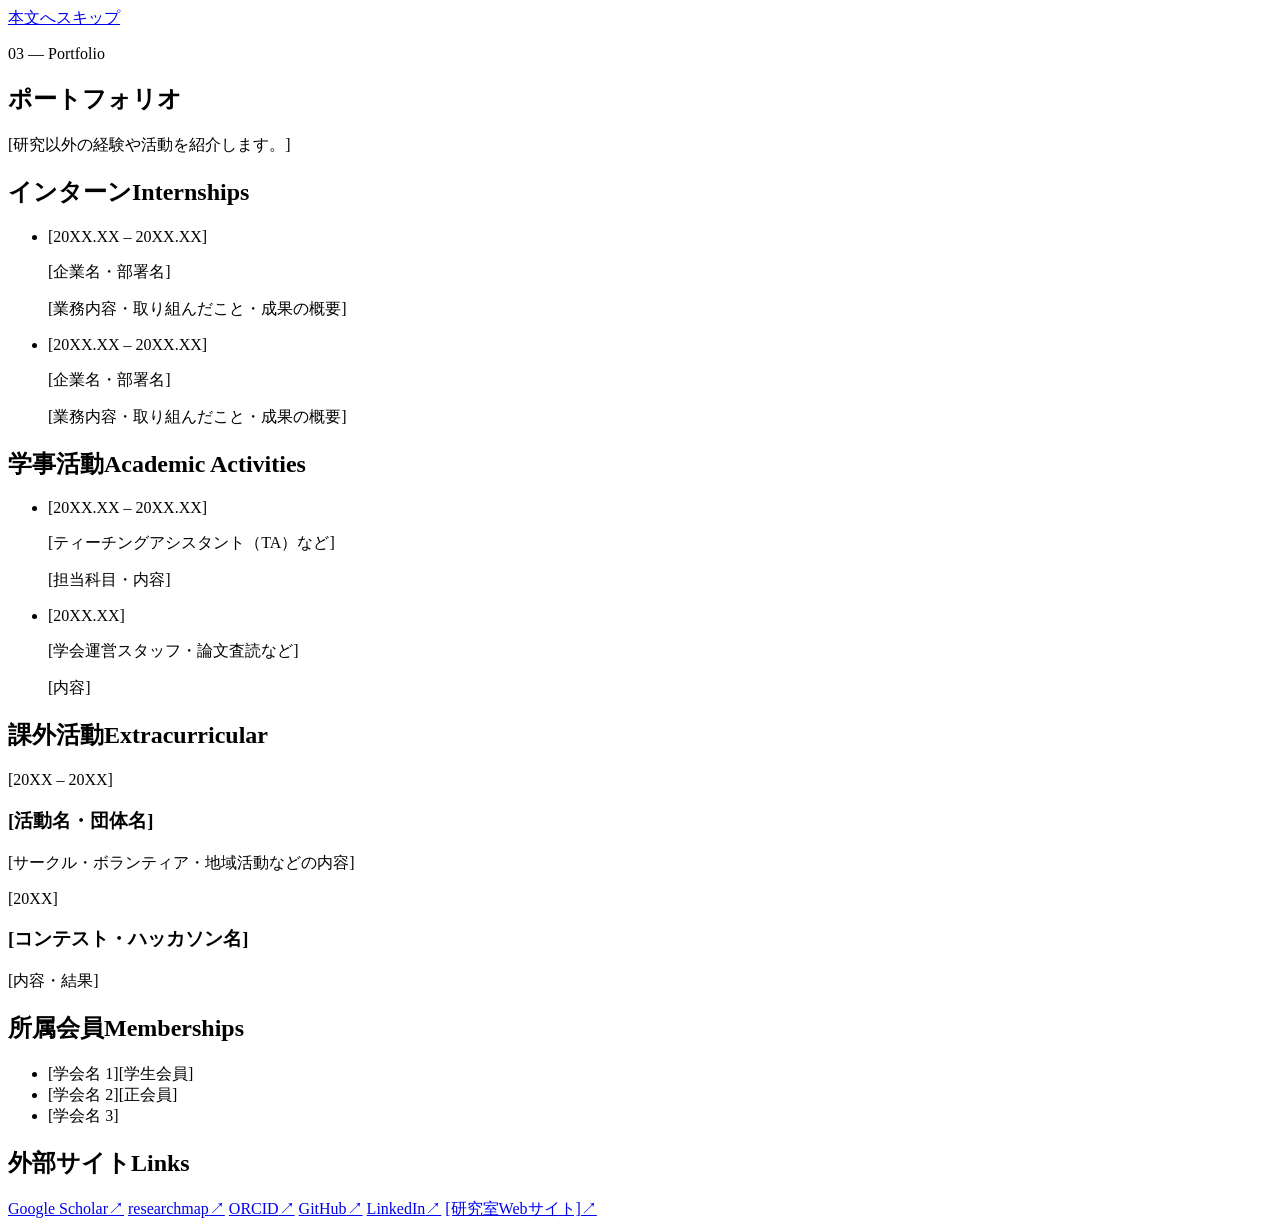
==== portfolio.html @ f3eb2901 "Add files via upload" ====
<!doctype html>
<html lang="ja">
<head>
  <meta charset="utf-8">
  <meta name="viewport" content="width=device-width, initial-scale=1">
  <title>[氏名] | ポートフォリオ</title>
  <meta name="description" content="[氏名]のポートフォリオ（インターン、学事活動、課外活動、所属学会、外部サイト）">
  <link rel="preconnect" href="https://fonts.googleapis.com">
  <link rel="preconnect" href="https://fonts.gstatic.com" crossorigin>
  <link href="https://fonts.googleapis.com/css2?family=Space+Grotesk:wght@400;500;700&family=JetBrains+Mono:wght@400;500&family=Noto+Sans+JP:wght@400;500;700&display=swap" rel="stylesheet">
  <link rel="stylesheet" href="assets/css/style.css">
</head>
<body data-page="portfolio">
  <a class="skip-link" href="#main">本文へスキップ</a>
  <nav id="mobile-bar" class="mobile-bar" aria-label="メインメニュー（スマホ）"></nav>

  <div class="layout">
    <aside id="sidebar" class="sidebar">
      <noscript><a href="index.html">ホーム</a> / <a href="research.html">研究実績</a> / <a href="portfolio.html">ポートフォリオ</a></noscript>
    </aside>

    <main id="main" class="content">

      <section class="card">
        <p class="eyebrow">03 — Portfolio</p>
        <h2 class="page-title">ポートフォリオ</h2>
        <p class="lead">[研究以外の経験や活動を紹介します。]</p>
      </section>

      <!-- ===== インターン ===== -->
      <section id="internship" class="card" data-nav="インターン">
        <h2 class="sub-title">インターン<span class="en">Internships</span></h2>
        <ul class="timeline">
          <li>
            <span class="period">[20XX.XX – 20XX.XX]</span>
            <div class="body">
              <p class="org">[企業名・部署名]</p>
              <p class="desc">[業務内容・取り組んだこと・成果の概要]</p>
            </div>
          </li>
          <li>
            <span class="period">[20XX.XX – 20XX.XX]</span>
            <div class="body">
              <p class="org">[企業名・部署名]</p>
              <p class="desc">[業務内容・取り組んだこと・成果の概要]</p>
            </div>
          </li>
        </ul>
      </section>

      <!-- ===== 学事活動 ===== -->
      <section id="academic" class="card" data-nav="学事活動">
        <h2 class="sub-title">学事活動<span class="en">Academic Activities</span></h2>
        <ul class="timeline">
          <li>
            <span class="period">[20XX.XX – 20XX.XX]</span>
            <div class="body">
              <p class="org">[ティーチングアシスタント（TA）など]</p>
              <p class="desc">[担当科目・内容]</p>
            </div>
          </li>
          <li>
            <span class="period">[20XX.XX]</span>
            <div class="body">
              <p class="org">[学会運営スタッフ・論文査読など]</p>
              <p class="desc">[内容]</p>
            </div>
          </li>
        </ul>
      </section>

      <!-- ===== 課外活動 ===== -->
      <section id="extracurricular" class="card" data-nav="課外活動">
        <h2 class="sub-title">課外活動<span class="en">Extracurricular</span></h2>
        <div class="grid">
          <article class="tile">
            <p class="label">[20XX – 20XX]</p>
            <h3>[活動名・団体名]</h3>
            <p class="desc">[サークル・ボランティア・地域活動などの内容]</p>
          </article>
          <article class="tile">
            <p class="label">[20XX]</p>
            <h3>[コンテスト・ハッカソン名]</h3>
            <p class="desc">[内容・結果]</p>
          </article>
        </div>
      </section>

      <!-- ===== 所属会員 ===== -->
      <section id="memberships" class="card" data-nav="所属会員">
        <h2 class="sub-title">所属会員<span class="en">Memberships</span></h2>
        <ul class="chips">
          <li>[学会名 1]<span class="year">[学生会員]</span></li>
          <li>[学会名 2]<span class="year">[正会員]</span></li>
          <li>[学会名 3]</li>
        </ul>
      </section>

      <!-- ===== 外部サイト ===== -->
      <section id="links" class="card" data-nav="外部サイト">
        <h2 class="sub-title">外部サイト<span class="en">Links</span></h2>
        <!-- href="#" の # を、各サイトのURLに書き換えてください -->
        <div class="link-grid">
          <a class="link-card" href="#" target="_blank" rel="noopener">Google Scholar<span class="arrow" aria-hidden="true">↗</span></a>
          <a class="link-card" href="#" target="_blank" rel="noopener">researchmap<span class="arrow" aria-hidden="true">↗</span></a>
          <a class="link-card" href="#" target="_blank" rel="noopener">ORCID<span class="arrow" aria-hidden="true">↗</span></a>
          <a class="link-card" href="#" target="_blank" rel="noopener">GitHub<span class="arrow" aria-hidden="true">↗</span></a>
          <a class="link-card" href="#" target="_blank" rel="noopener">LinkedIn<span class="arrow" aria-hidden="true">↗</span></a>
          <a class="link-card" href="#" target="_blank" rel="noopener">[研究室Webサイト]<span class="arrow" aria-hidden="true">↗</span></a>
        </div>
      </section>

      <footer id="footer" class="footer"></footer>
    </main>
  </div>

  <script src="assets/js/profile.js"></script>
  <script src="assets/js/main.js"></script>
</body>
</html>
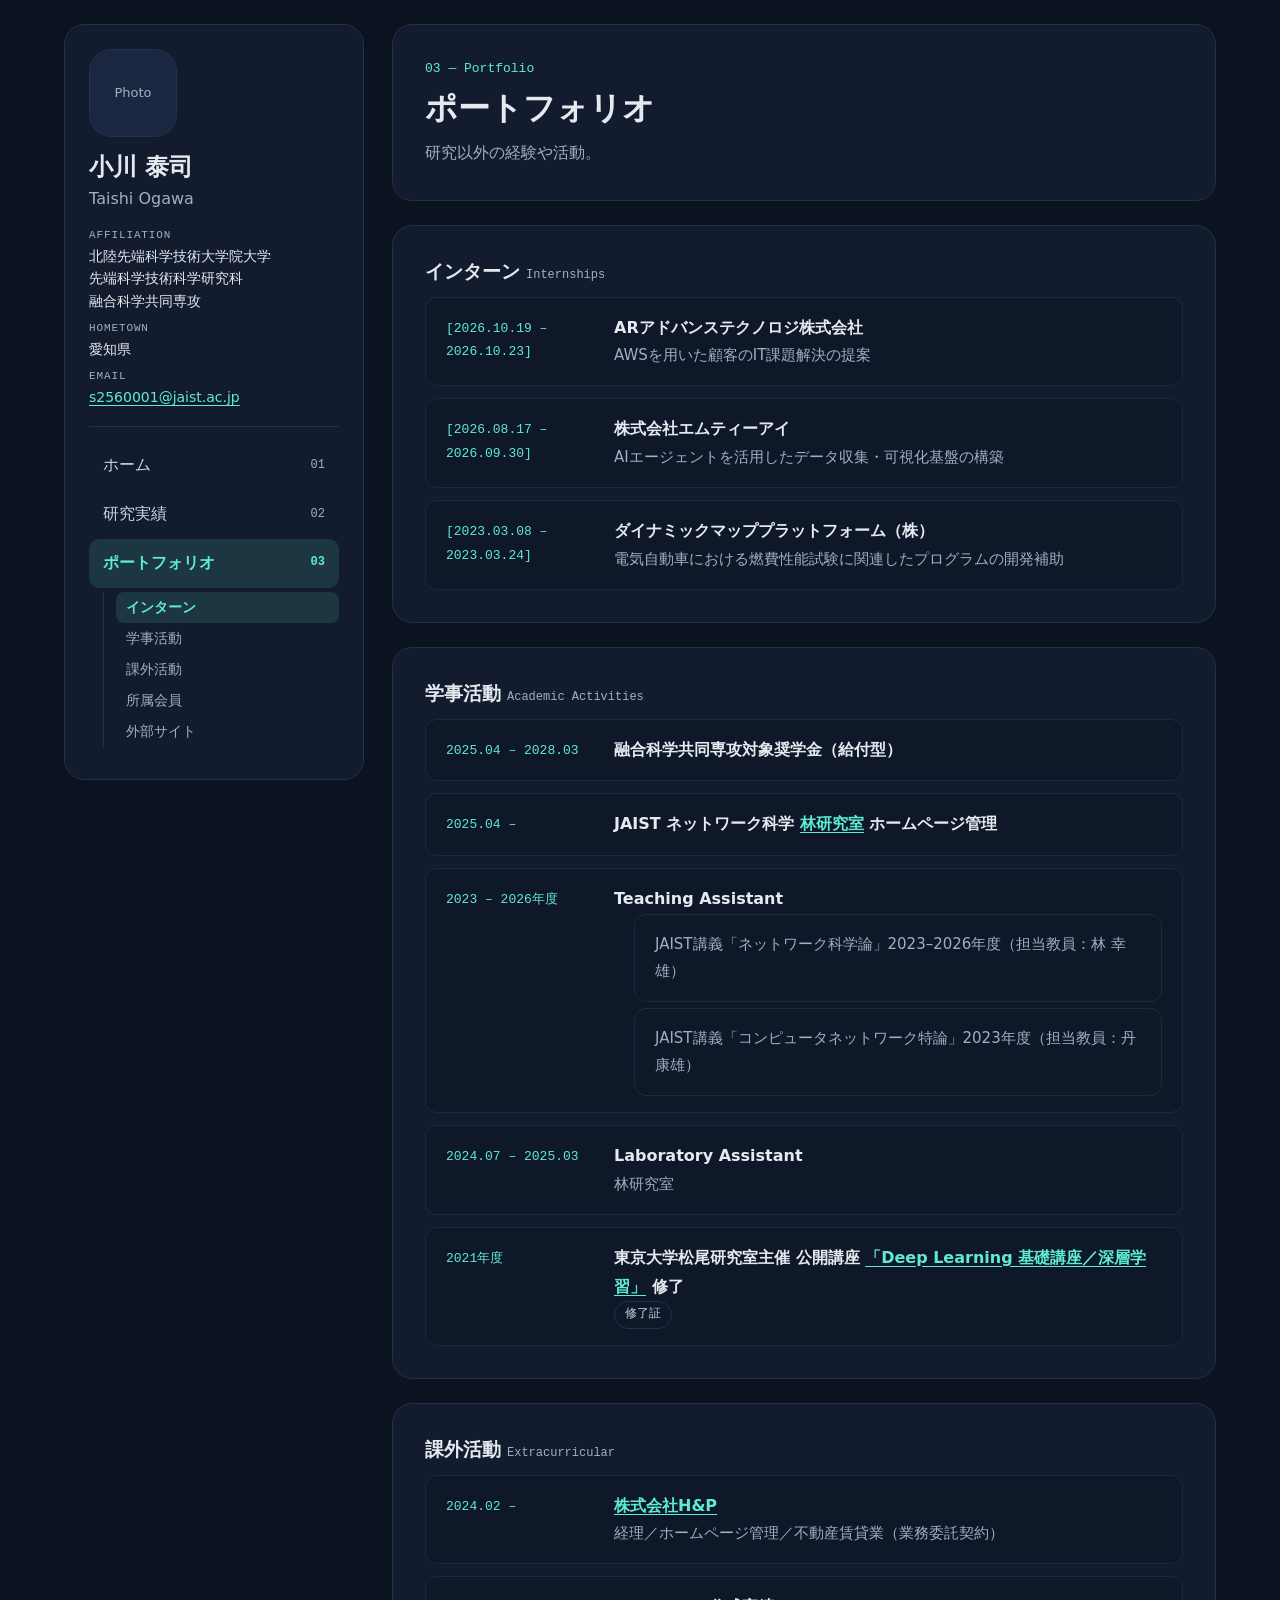
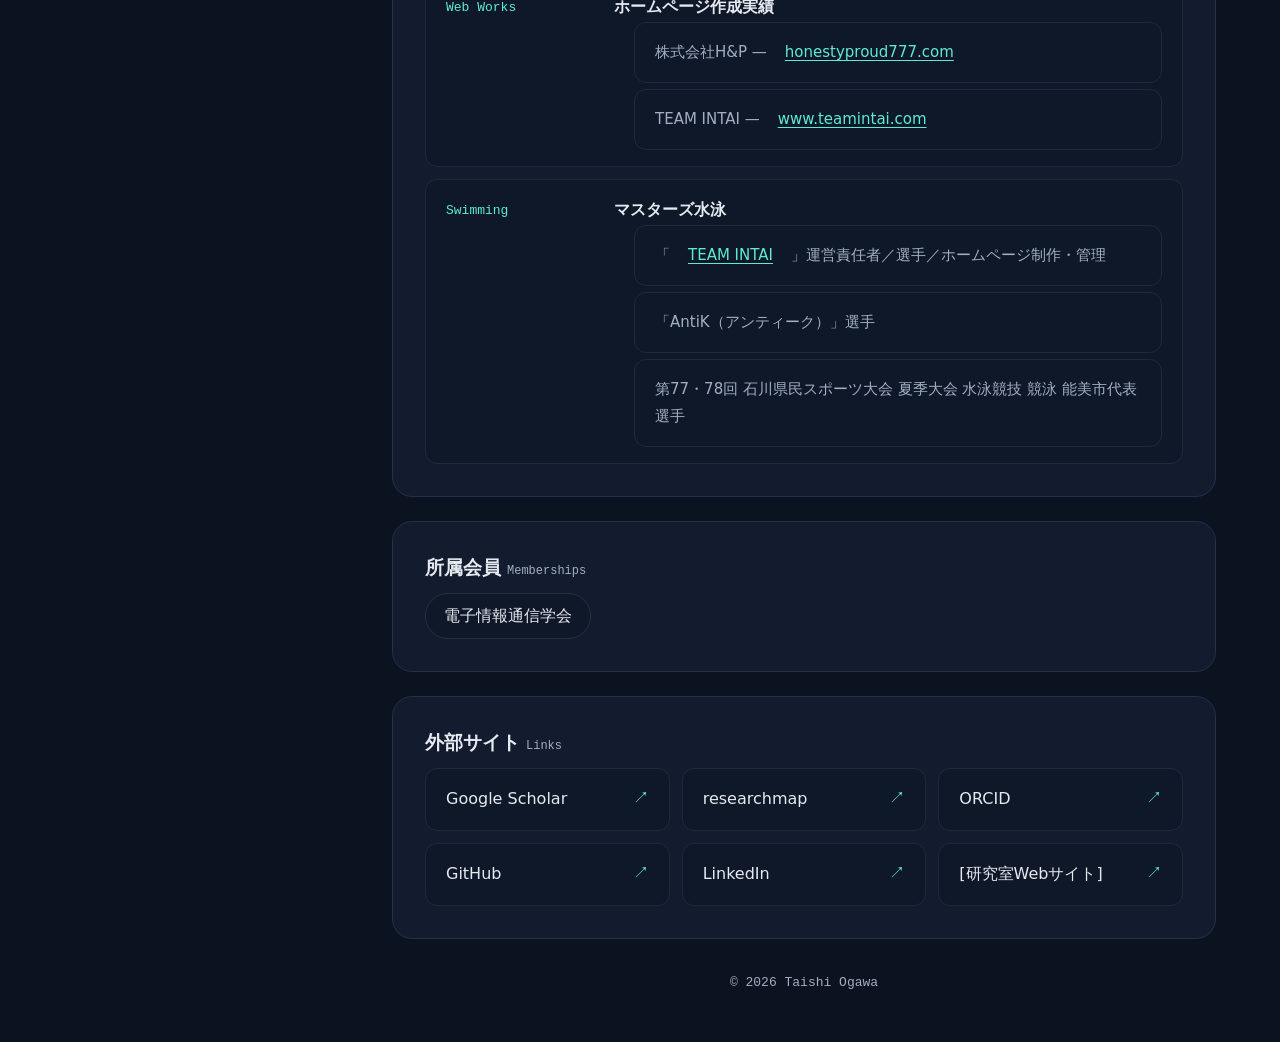
==== commit 3009cf1c: "Update portfolio.html" ====
--- a/portfolio.html
+++ b/portfolio.html
@@ -24,7 +24,7 @@
       <section class="card">
         <p class="eyebrow">03 — Portfolio</p>
         <h2 class="page-title">ポートフォリオ</h2>
-        <p class="lead">[研究以外の経験や活動を紹介します。]</p>
+        <p class="lead">研究以外の経験や活動。</p>
       </section>
 
       <!-- ===== インターン ===== -->
@@ -32,17 +32,24 @@
         <h2 class="sub-title">インターン<span class="en">Internships</span></h2>
         <ul class="timeline">
           <li>
-            <span class="period">[20XX.XX – 20XX.XX]</span>
+            <span class="period">[2026.10.19 – 2026.10.23]</span>
             <div class="body">
-              <p class="org">[企業名・部署名]</p>
-              <p class="desc">[業務内容・取り組んだこと・成果の概要]</p>
+              <p class="org">ARアドバンステクノロジ株式会社</p>
+              <p class="desc">AWSを用いた顧客のIT課題解決の提案 </p>
             </div>
           </li>
           <li>
-            <span class="period">[20XX.XX – 20XX.XX]</span>
+            <span class="period">[2026.08.17 – 2026.09.30]</span>
             <div class="body">
-              <p class="org">[企業名・部署名]</p>
-              <p class="desc">[業務内容・取り組んだこと・成果の概要]</p>
+              <p class="org">株式会社エムティーアイ</p>
+              <p class="desc">AIエージェントを活用したデータ収集・可視化基盤の構築 </p>
+            </div>
+          </li>
+          <li>
+            <span class="period">[2023.03.08 – 2023.03.24]</span>
+            <div class="body">
+              <p class="org">ダイナミックマッププラットフォーム（株）</p>
+              <p class="desc">電気自動車における燃費性能試験に関連したプログラムの開発補助</p>
             </div>
           </li>
         </ul>
@@ -53,17 +60,39 @@
         <h2 class="sub-title">学事活動<span class="en">Academic Activities</span></h2>
         <ul class="timeline">
           <li>
-            <span class="period">[20XX.XX – 20XX.XX]</span>
+            <span class="period">2025.04 – 2028.03</span>
             <div class="body">
-              <p class="org">[ティーチングアシスタント（TA）など]</p>
-              <p class="desc">[担当科目・内容]</p>
+              <p class="org">融合科学共同専攻対象奨学金（給付型）</p>
             </div>
           </li>
           <li>
-            <span class="period">[20XX.XX]</span>
+            <span class="period">2025.04 –</span>
             <div class="body">
-              <p class="org">[学会運営スタッフ・論文査読など]</p>
-              <p class="desc">[内容]</p>
+              <p class="org">JAIST ネットワーク科学 <a href="https://ds9.jaist.ac.jp/" target="_blank" rel="noopener">林研究室</a> ホームページ管理</p>
+            </div>
+          </li>
+          <li>
+            <span class="period">2023 – 2026年度</span>
+            <div class="body">
+              <p class="org">Teaching Assistant</p>
+              <ul class="plain-list desc">
+                <li>JAIST講義「ネットワーク科学論」2023–2026年度（担当教員：林 幸雄）</li>
+                <li>JAIST講義「コンピュータネットワーク特論」2023年度（担当教員：丹 康雄）</li>
+              </ul>
+            </div>
+          </li>
+          <li>
+            <span class="period">2024.07 – 2025.03</span>
+            <div class="body">
+              <p class="org">Laboratory Assistant</p>
+              <p class="desc">林研究室</p>
+            </div>
+          </li>
+          <li>
+            <span class="period">2021年度</span>
+            <div class="body">
+              <p class="org">東京大学松尾研究室主催 公開講座 <a href="https://deeplearning.jp/lectures/dlb2021/" target="_blank" rel="noopener">「Deep Learning 基礎講座／深層学習」</a> 修了</p>
+              <p class="pub-links"><a class="tag" href="https://drive.google.com/file/d/1dQVHRZHRpOtZf7r0ILE9ghtz9gCQue0J/view?usp=sharing" target="_blank" rel="noopener">修了証</a></p>
             </div>
           </li>
         </ul>
@@ -72,27 +101,43 @@
       <!-- ===== 課外活動 ===== -->
       <section id="extracurricular" class="card" data-nav="課外活動">
         <h2 class="sub-title">課外活動<span class="en">Extracurricular</span></h2>
-        <div class="grid">
-          <article class="tile">
-            <p class="label">[20XX – 20XX]</p>
-            <h3>[活動名・団体名]</h3>
-            <p class="desc">[サークル・ボランティア・地域活動などの内容]</p>
-          </article>
-          <article class="tile">
-            <p class="label">[20XX]</p>
-            <h3>[コンテスト・ハッカソン名]</h3>
-            <p class="desc">[内容・結果]</p>
-          </article>
-        </div>
+        <ul class="timeline">
+          <li>
+            <span class="period">2024.02 –</span>
+            <div class="body">
+              <p class="org"><a href="https://honestyproud777.com/" target="_blank" rel="noopener">株式会社H&amp;P</a></p>
+              <p class="desc">経理／ホームページ管理／不動産賃貸業（業務委託契約）</p>
+            </div>
+          </li>
+          <li>
+            <span class="period">Web Works</span>
+            <div class="body">
+              <p class="org">ホームページ作成実績</p>
+              <ul class="plain-list desc">
+                <li>株式会社H&amp;P — <a href="https://honestyproud777.com" target="_blank" rel="noopener">honestyproud777.com</a></li>
+                <li>TEAM INTAI — <a href="https://www.teamintai.com" target="_blank" rel="noopener">www.teamintai.com</a></li>
+              </ul>
+            </div>
+          </li>
+          <li>
+            <span class="period">Swimming</span>
+            <div class="body">
+              <p class="org">マスターズ水泳</p>
+              <ul class="plain-list desc">
+                <li>「<a href="https://www.teamintai.com/" target="_blank" rel="noopener">TEAM INTAI</a>」運営責任者／選手／ホームページ制作・管理</li>
+                <li>「AntiK（アンティーク）」選手</li>
+                <li>第77・78回 石川県民スポーツ大会 夏季大会 水泳競技 競泳 能美市代表選手</li>
+              </ul>
+            </div>
+          </li>
+        </ul>
       </section>
 
       <!-- ===== 所属会員 ===== -->
       <section id="memberships" class="card" data-nav="所属会員">
         <h2 class="sub-title">所属会員<span class="en">Memberships</span></h2>
         <ul class="chips">
-          <li>[学会名 1]<span class="year">[学生会員]</span></li>
-          <li>[学会名 2]<span class="year">[正会員]</span></li>
-          <li>[学会名 3]</li>
+          <li>電子情報通信学会</li>
         </ul>
       </section>
 
--- a/assets/css/style.css
+++ b/assets/css/style.css
@@ -0,0 +1,253 @@
+/* =========================================================
+   個人サイト 共通スタイル
+   色を変えたいときは :root の変数だけ書き換えればOKです
+   ========================================================= */
+:root {
+  --bg: #0B1220;          /* ページ背景 */
+  --surface: #131C2E;     /* カード背景 */
+  --surface-2: #0F1828;   /* カード内の項目背景 */
+  --border: #24304A;      /* 枠線 */
+  --border-soft: #1E293B;
+  --text: #E5E9F0;        /* 本文 */
+  --text-sub: #CBD5E1;
+  --muted: #A3AEC2;       /* 補足テキスト */
+  --accent: #5EEAD4;      /* アクセントカラー */
+  --accent-hover: #99F6E4;
+  --accent-soft: rgba(94, 234, 212, 0.12);
+  --radius-lg: 20px;
+  --radius-md: 14px;
+  --radius-sm: 12px;
+  --font: "Space Grotesk", "Noto Sans JP", system-ui, sans-serif;
+  --mono: "JetBrains Mono", ui-monospace, monospace;
+}
+
+*, *::before, *::after { box-sizing: border-box; }
+html { scroll-behavior: smooth; scroll-padding-top: 24px; }
+body {
+  margin: 0;
+  background: var(--bg);
+  color: var(--text);
+  font-family: var(--font);
+  font-size: 16px;
+  line-height: 1.8;
+  -webkit-font-smoothing: antialiased;
+}
+a { color: var(--accent); text-underline-offset: 3px; }
+a:hover { color: var(--accent-hover); }
+img { max-width: 100%; display: block; }
+h1, h2, h3 { line-height: 1.4; }
+:focus-visible { outline: 2px solid var(--accent); outline-offset: 2px; border-radius: 6px; }
+
+.skip-link {
+  position: absolute; left: -9999px; top: 8px;
+  background: var(--accent); color: var(--bg); padding: 8px 14px; border-radius: 8px; z-index: 100;
+}
+.skip-link:focus { left: 8px; }
+
+/* ---------- レイアウト ---------- */
+.layout {
+  max-width: 1200px;
+  margin: 0 auto;
+  padding: 24px 24px 0;
+  display: grid;
+  grid-template-columns: 300px minmax(0, 1fr);
+  gap: 28px;
+  align-items: start;
+}
+.content { display: flex; flex-direction: column; gap: 24px; min-width: 0; padding-bottom: 40px; }
+
+/* ---------- サイドバー（スクロール追従） ---------- */
+.sidebar {
+  position: sticky;
+  top: 24px;
+  max-height: calc(100vh - 48px);
+  overflow-y: auto;
+  background: var(--surface);
+  border: 1px solid var(--border);
+  border-radius: var(--radius-lg);
+  padding: 24px;
+  scrollbar-width: thin;
+  scrollbar-color: var(--border) transparent;
+}
+
+.avatar {
+  width: 88px; height: 88px; border-radius: 22px;
+  background: #1B2740; border: 1px solid var(--border);
+  display: flex; align-items: center; justify-content: center;
+  color: var(--muted); font-size: 13px; overflow: hidden;
+}
+.avatar img { width: 100%; height: 100%; object-fit: cover; }
+.profile-name { margin: 14px 0 0; font-size: 24px; }
+.profile-name-en { margin: 0 0 14px; color: var(--muted); }
+.profile-meta { margin: 0 0 18px; display: flex; flex-direction: column; gap: 8px; font-size: 14px; line-height: 1.6; }
+.profile-meta dt { font-family: var(--mono); font-size: 11px; color: var(--muted); letter-spacing: 0.08em; }
+.profile-meta dd { margin: 0; overflow-wrap: anywhere; }
+
+.side-nav { border-top: 1px solid var(--border); padding-top: 14px; }
+.side-nav ul { list-style: none; margin: 0; padding: 0; }
+.nav-item > a {
+  display: flex; justify-content: space-between; align-items: center;
+  padding: 10px 14px; border-radius: 10px;
+  color: var(--text-sub); text-decoration: none; font-weight: 500;
+  transition: background .2s, color .2s;
+}
+.nav-item > a .num { font-family: var(--mono); font-size: 12px; color: var(--muted); }
+.nav-item > a:hover { background: rgba(255, 255, 255, 0.04); color: var(--text); }
+.nav-item.is-current > a { background: var(--accent-soft); color: var(--accent); font-weight: 700; }
+.nav-item.is-current > a .num { color: var(--accent); }
+
+/* 現在ページの見出しリンク（スクロール位置でハイライト） */
+.sub-nav { margin: 4px 0 8px 14px; padding-left: 12px; border-left: 1px solid var(--border); }
+.sub-nav a {
+  display: block; padding: 3px 10px; border-radius: 8px;
+  font-size: 14px; color: var(--muted); text-decoration: none;
+  transition: color .2s, background .2s;
+}
+.sub-nav a:hover { color: var(--text); }
+.sub-nav a.is-active { color: var(--accent); background: var(--accent-soft); font-weight: 600; }
+
+/* ---------- スマホ用の上部バー ---------- */
+.mobile-bar { display: none; }
+
+/* ---------- カード ---------- */
+.card {
+  background: var(--surface);
+  border: 1px solid var(--border);
+  border-radius: var(--radius-lg);
+  padding: 32px;
+}
+.eyebrow { margin: 0 0 6px; font-family: var(--mono); font-size: 13px; color: var(--accent); }
+.page-title { margin: 0 0 8px; font-size: 32px; }
+.lead { margin: 0; color: var(--muted); }
+.card-title { margin: 0 0 20px; font-size: 24px; }
+.sub-title { margin: 0 0 12px; font-size: 19px; }
+.sub-title .en { font-family: var(--mono); font-size: 12px; color: var(--muted); font-weight: 400; margin-left: 6px; }
+.block + .block { margin-top: 30px; }
+
+/* 学位 */
+.degree-list { display: flex; flex-direction: column; gap: 12px; }
+.degree {
+  display: flex; flex-wrap: wrap; gap: 6px 20px;
+  padding: 16px 18px; background: var(--surface-2);
+  border: 1px solid var(--border-soft); border-radius: var(--radius-sm);
+}
+.degree-label { flex: 0 0 80px; font-weight: 700; color: var(--accent); line-height: 1.5; }
+.degree-label small { display: block; font-family: var(--mono); font-size: 12px; font-weight: 400; color: var(--muted); }
+.degree-body { flex: 1 1 340px; min-width: 0; }
+.degree-body p { margin: 0; }
+.degree-body .thesis { color: var(--muted); font-size: 15px; }
+
+/* 資格（チップ） */
+.chips { margin: 0; padding: 0; list-style: none; display: flex; flex-wrap: wrap; gap: 10px; }
+.chips li {
+  padding: 8px 18px; border: 1px solid var(--border); border-radius: 999px; background: var(--surface-2);
+}
+.chips .year { color: var(--muted); font-size: 13px; margin-left: 4px; }
+
+/* 業績リスト */
+.pub-list { list-style: none; margin: 0; padding: 0; display: flex; flex-direction: column; gap: 10px; counter-reset: pub; }
+.pub {
+  padding: 16px 20px; background: var(--surface-2);
+  border: 1px solid var(--border-soft); border-radius: var(--radius-sm);
+  display: flex; flex-wrap: wrap; gap: 6px 18px;
+}
+.pub-year { flex: 0 0 52px; font-family: var(--mono); font-size: 13px; color: var(--accent); padding-top: 3px; }
+.pub-body { flex: 1 1 360px; min-width: 0; }
+.pub-title { margin: 0; font-weight: 500; }
+.pub-meta { margin: 2px 0 0; color: var(--muted); font-size: 14px; }
+.pub-meta .me { color: var(--text); font-weight: 700; }
+.pub-links { margin: 6px 0 0; display: flex; flex-wrap: wrap; gap: 8px; }
+.tag {
+  font-family: var(--mono); font-size: 12px; padding: 2px 10px;
+  border: 1px solid var(--border); border-radius: 999px; text-decoration: none; color: var(--text-sub);
+}
+a.tag:hover { border-color: var(--accent); color: var(--accent); }
+.tag.award { border-color: rgba(252, 211, 77, 0.5); color: #FCD34D; }
+
+/* シンプルな箇条書き */
+.plain-list { margin: 0; padding-left: 20px; display: flex; flex-direction: column; gap: 6px; }
+.plain-list .date { color: var(--muted); font-size: 14px; margin-left: 6px; }
+
+/* グリッド */
+.grid { display: grid; grid-template-columns: repeat(auto-fill, minmax(250px, 1fr)); gap: 14px; }
+.tile {
+  padding: 22px; background: var(--surface-2);
+  border: 1px solid var(--border-soft); border-radius: var(--radius-md);
+}
+.tile .label { margin: 0; font-family: var(--mono); font-size: 11px; color: var(--muted); letter-spacing: 0.06em; }
+.tile h3 { margin: 0 0 8px; font-size: 18px; }
+.tile p { margin: 0; }
+.tile .desc { color: var(--muted); font-size: 14px; margin-top: 4px; }
+
+/* タイムライン（ポートフォリオ） */
+.timeline { list-style: none; margin: 0; padding: 0; display: flex; flex-direction: column; gap: 12px; }
+.timeline li {
+  display: flex; flex-wrap: wrap; gap: 6px 18px; padding: 16px 20px;
+  background: var(--surface-2); border: 1px solid var(--border-soft); border-radius: var(--radius-sm);
+}
+.timeline .period { flex: 0 0 150px; font-family: var(--mono); font-size: 13px; color: var(--accent); padding-top: 3px; }
+.timeline .body { flex: 1 1 320px; min-width: 0; }
+.timeline .body p { margin: 0; }
+.timeline .org { font-weight: 600; }
+.timeline .desc { color: var(--muted); font-size: 15px; }
+
+/* 外部リンク */
+.link-grid { display: grid; grid-template-columns: repeat(auto-fill, minmax(220px, 1fr)); gap: 12px; }
+.link-card {
+  display: flex; justify-content: space-between; align-items: center; gap: 12px;
+  padding: 16px 20px; min-height: 56px;
+  background: var(--surface-2); border: 1px solid var(--border-soft); border-radius: var(--radius-sm);
+  color: var(--text); text-decoration: none; font-weight: 500;
+  transition: border-color .2s, transform .2s;
+}
+.link-card:hover { border-color: var(--accent); color: var(--text); transform: translateY(-2px); }
+.link-card .arrow { color: var(--accent); font-family: var(--mono); }
+
+.footer { text-align: center; color: var(--muted); font-size: 13px; padding: 8px 0; font-family: var(--mono); }
+
+/* 画面の高さが低いPC（ノートPCなど）ではサイドバーを詰めて、メニューが切れないようにする */
+@media (min-width: 881px) and (max-height: 780px) {
+  .sidebar { top: 16px; max-height: calc(100vh - 32px); padding: 20px; }
+  .layout { padding-top: 16px; }
+  .avatar { float: left; width: 50px; height: 50px; border-radius: 14px; margin-right: 12px; font-size: 10px; }
+  .profile-name { margin-top: 0; font-size: 20px; line-height: 1.35; }
+  .profile-name-en { margin-bottom: 12px; font-size: 13px; line-height: 1.5; }
+  .profile-meta { clear: both; gap: 4px; font-size: 13px; margin-bottom: 12px; }
+  .side-nav { padding-top: 10px; }
+  .nav-item > a { padding: 7px 12px; }
+  .sub-nav a { padding: 1px 10px; font-size: 13px; }
+}
+@media (min-width: 881px) and (max-height: 660px) {
+  .avatar, .profile-name-en, .profile-meta div:not(:last-child) { display: none; }
+  .profile-name { margin: 0 0 6px; }
+  .nav-item > a { padding: 6px 12px; }
+}
+
+/* ---------- スマホ・タブレット ---------- */
+@media (max-width: 880px) {
+  html { scroll-padding-top: 76px; }
+  .mobile-bar {
+    display: flex; position: sticky; top: 0; z-index: 50;
+    background: rgba(11, 18, 32, 0.92);
+    -webkit-backdrop-filter: blur(10px); backdrop-filter: blur(10px);
+    border-bottom: 1px solid var(--border);
+    padding: 10px 16px; gap: 6px; overflow-x: auto;
+  }
+  .mobile-bar a {
+    flex: 1 0 auto; text-align: center; padding: 10px 14px; min-height: 44px;
+    border-radius: 999px; text-decoration: none; color: var(--text-sub); font-size: 14px; font-weight: 500;
+    border: 1px solid var(--border);
+  }
+  .mobile-bar a[aria-current="page"] { background: var(--accent); color: var(--bg); border-color: var(--accent); font-weight: 700; }
+
+  .layout { grid-template-columns: minmax(0, 1fr); padding: 16px 16px 0; gap: 20px; }
+  .sidebar { position: static; max-height: none; overflow: visible; padding: 24px; }
+  .side-nav { display: none; }
+  .profile-meta { margin-bottom: 0; }
+  .card { padding: 24px 20px; }
+  .page-title { font-size: 26px; }
+}
+@media (prefers-reduced-motion: reduce) {
+  html { scroll-behavior: auto; }
+  * { transition: none !important; }
+}
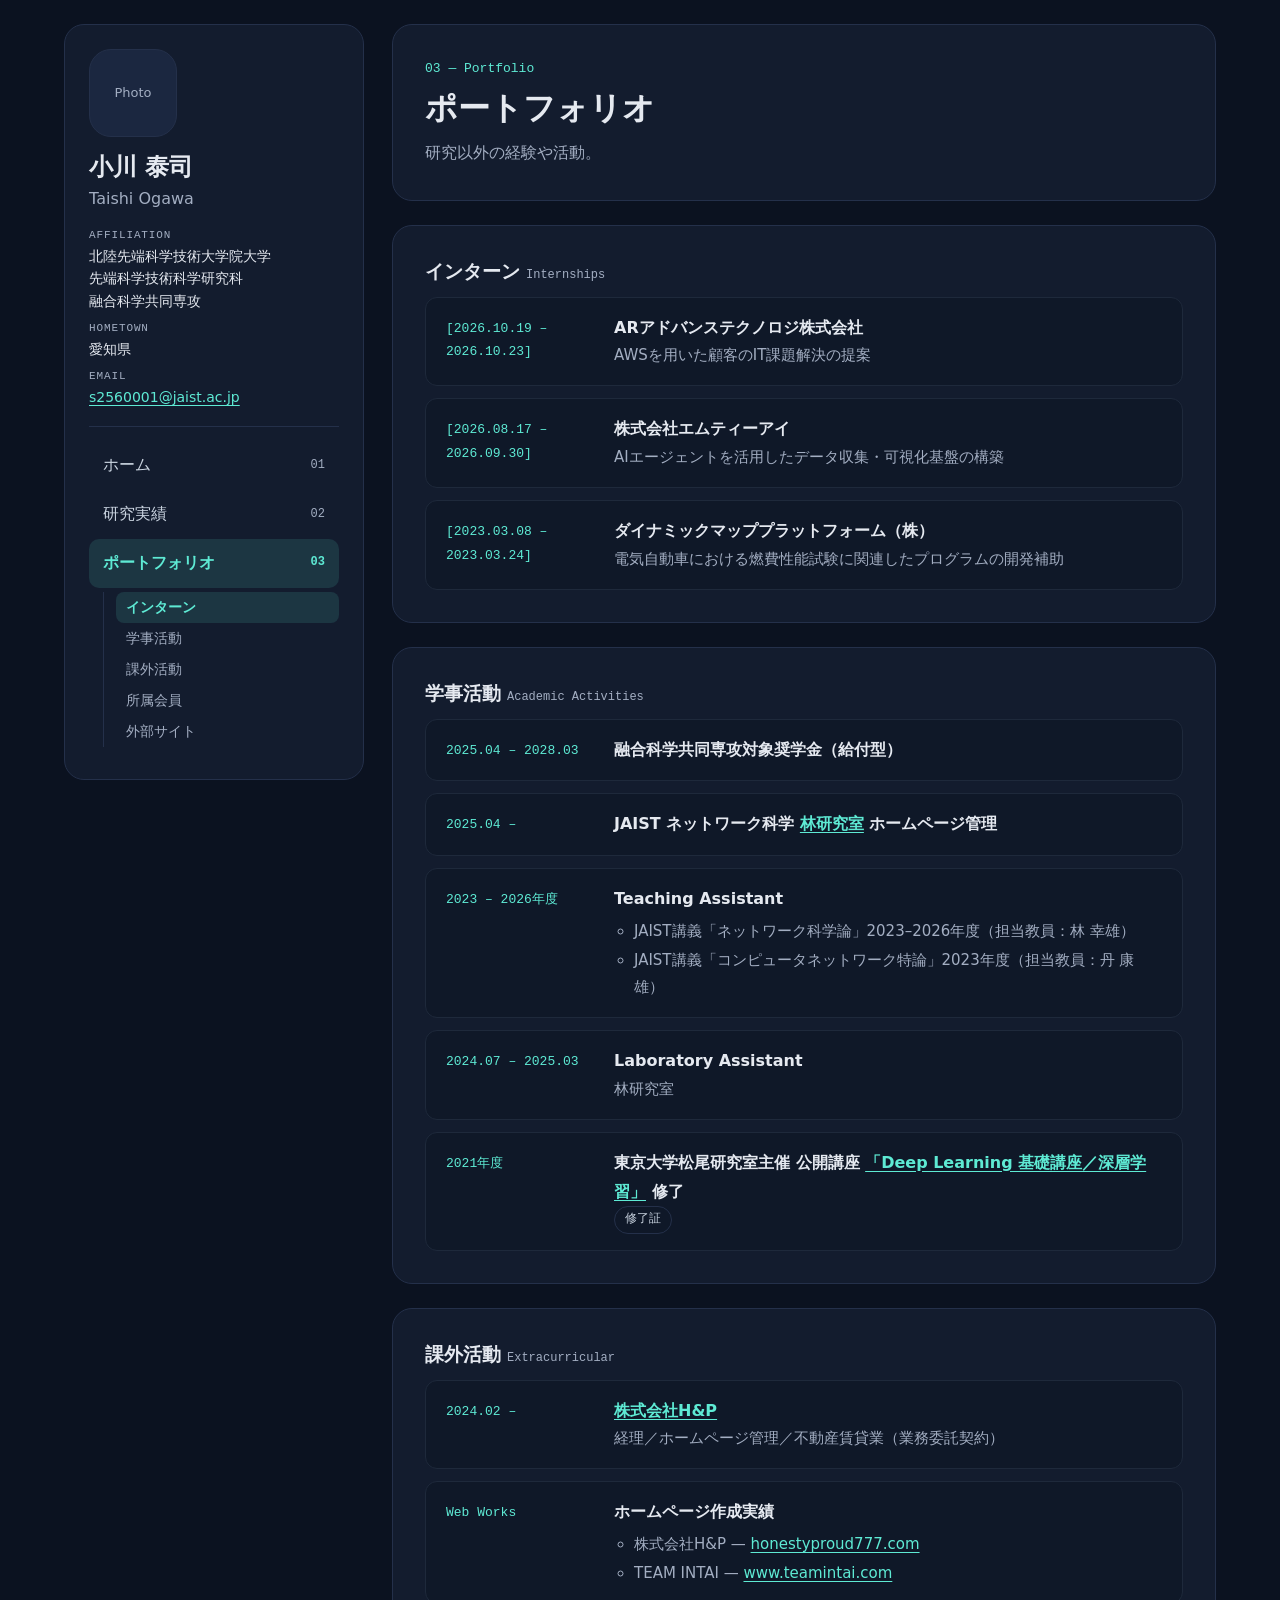
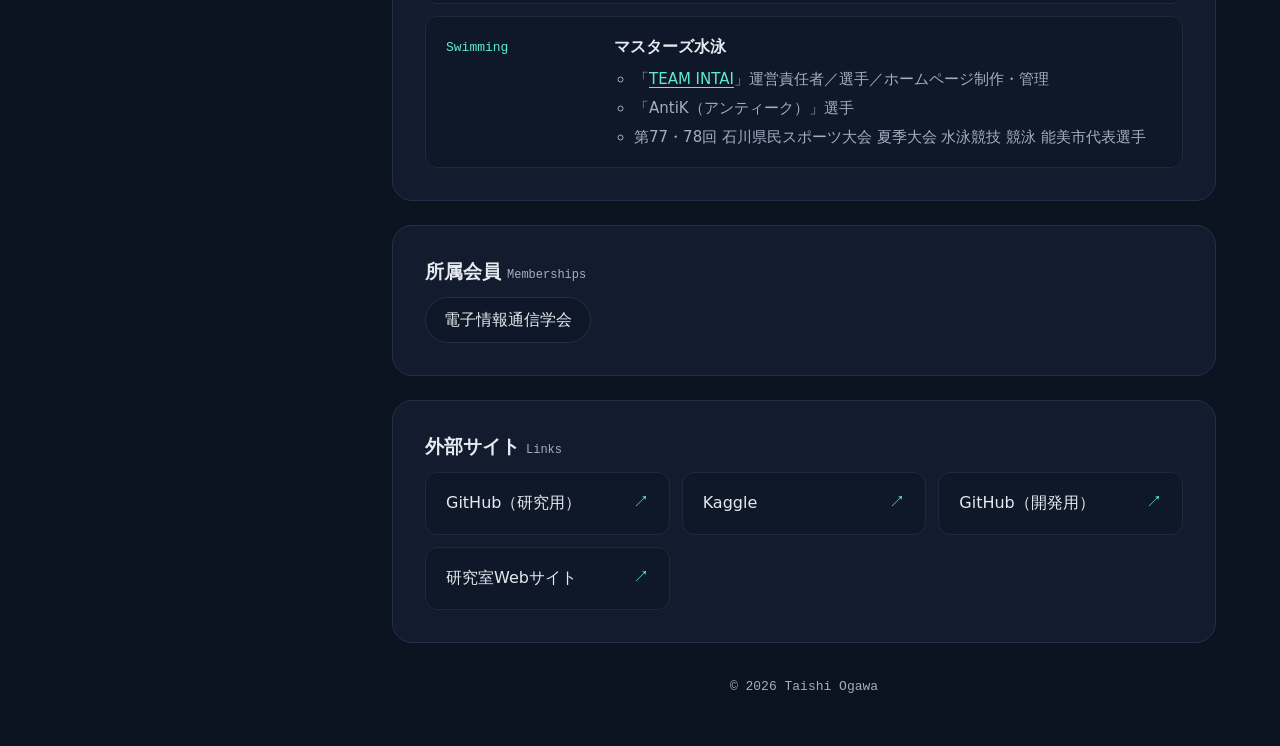
==== commit efde245f: "Update portfolio.html" ====
--- a/portfolio.html
+++ b/portfolio.html
@@ -146,12 +146,10 @@
         <h2 class="sub-title">外部サイト<span class="en">Links</span></h2>
         <!-- href="#" の # を、各サイトのURLに書き換えてください -->
         <div class="link-grid">
-          <a class="link-card" href="#" target="_blank" rel="noopener">Google Scholar<span class="arrow" aria-hidden="true">↗</span></a>
-          <a class="link-card" href="#" target="_blank" rel="noopener">researchmap<span class="arrow" aria-hidden="true">↗</span></a>
-          <a class="link-card" href="#" target="_blank" rel="noopener">ORCID<span class="arrow" aria-hidden="true">↗</span></a>
-          <a class="link-card" href="#" target="_blank" rel="noopener">GitHub<span class="arrow" aria-hidden="true">↗</span></a>
-          <a class="link-card" href="#" target="_blank" rel="noopener">LinkedIn<span class="arrow" aria-hidden="true">↗</span></a>
-          <a class="link-card" href="#" target="_blank" rel="noopener">[研究室Webサイト]<span class="arrow" aria-hidden="true">↗</span></a>
+          <a class="link-card" href="https://github.com/ot0620" target="_blank" rel="noopener">GitHub（研究用）<span class="arrow" aria-hidden="true">↗</span></a>
+          <a class="link-card" href="https://www.kaggle.com/decr0s" target="_blank" rel="noopener">Kaggle<span class="arrow" aria-hidden="true">↗</span></a>
+          <a class="link-card" href="https://github.com/sayo-hina0320" target="_blank" rel="noopener">GitHub（開発用）<span class="arrow" aria-hidden="true">↗</span></a>
+          <a class="link-card" href="https://ds9.jaist.ac.jp/" target="_blank" rel="noopener">研究室Webサイト<span class="arrow" aria-hidden="true">↗</span></a>
         </div>
       </section>
 
--- a/assets/css/style.css
+++ b/assets/css/style.css
@@ -181,7 +181,7 @@
 
 /* タイムライン（ポートフォリオ） */
 .timeline { list-style: none; margin: 0; padding: 0; display: flex; flex-direction: column; gap: 12px; }
-.timeline li {
+.timeline > li {
   display: flex; flex-wrap: wrap; gap: 6px 18px; padding: 16px 20px;
   background: var(--surface-2); border: 1px solid var(--border-soft); border-radius: var(--radius-sm);
 }
@@ -190,6 +190,7 @@
 .timeline .body p { margin: 0; }
 .timeline .org { font-weight: 600; }
 .timeline .desc { color: var(--muted); font-size: 15px; }
+.timeline .plain-list { margin-top: 4px; gap: 2px; }
 
 /* 外部リンク */
 .link-grid { display: grid; grid-template-columns: repeat(auto-fill, minmax(220px, 1fr)); gap: 12px; }
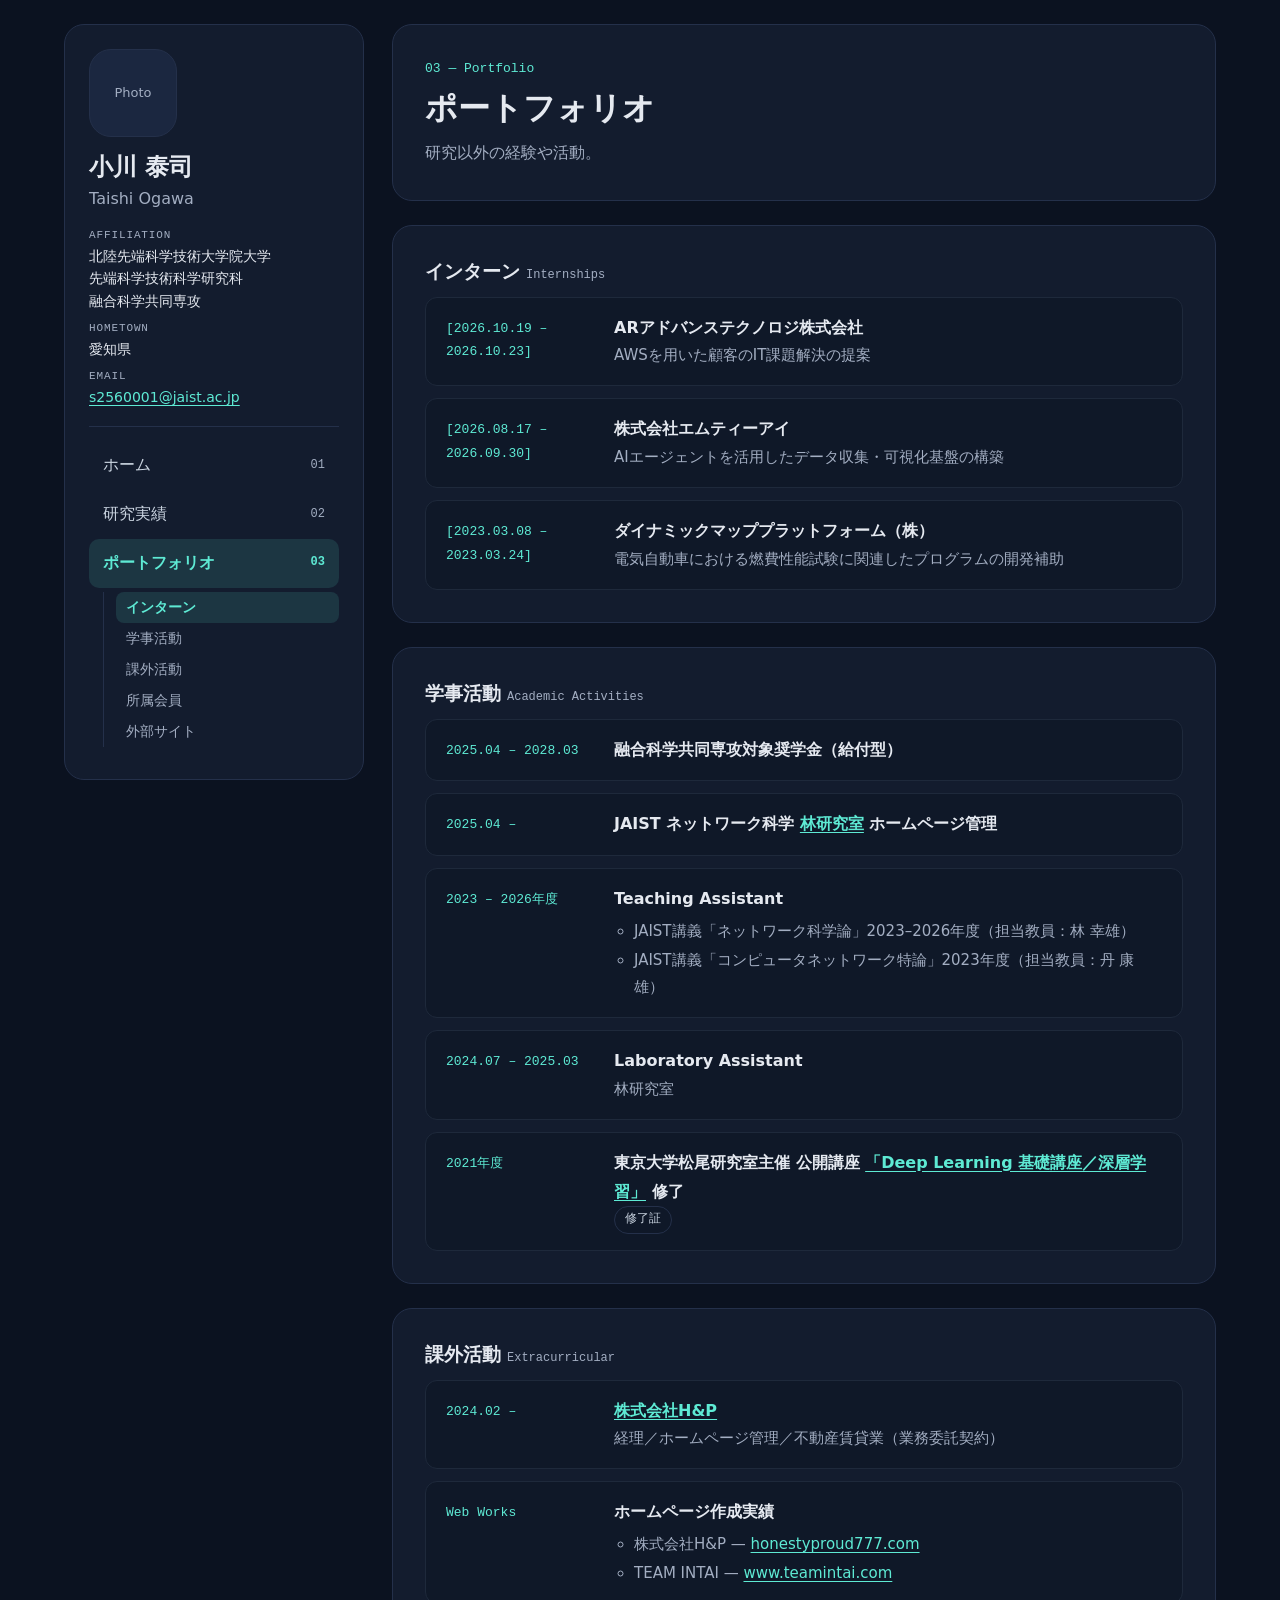
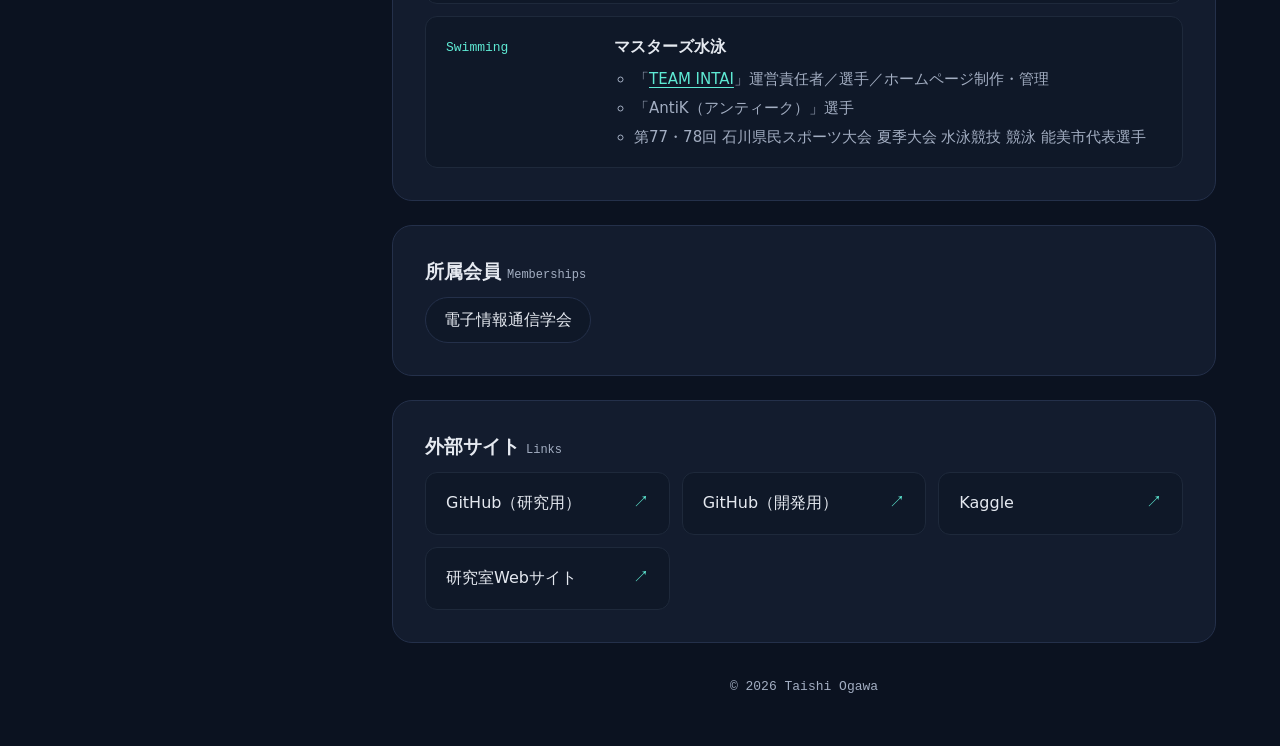
==== commit cac4cfb4: "Update portfolio.html" ====
--- a/portfolio.html
+++ b/portfolio.html
@@ -147,8 +147,8 @@
         <!-- href="#" の # を、各サイトのURLに書き換えてください -->
         <div class="link-grid">
           <a class="link-card" href="https://github.com/ot0620" target="_blank" rel="noopener">GitHub（研究用）<span class="arrow" aria-hidden="true">↗</span></a>
+          <a class="link-card" href="https://github.com/sayo-hina0320" target="_blank" rel="noopener">GitHub（開発用）<span class="arrow" aria-hidden="true">↗</span></a>
           <a class="link-card" href="https://www.kaggle.com/decr0s" target="_blank" rel="noopener">Kaggle<span class="arrow" aria-hidden="true">↗</span></a>
-          <a class="link-card" href="https://github.com/sayo-hina0320" target="_blank" rel="noopener">GitHub（開発用）<span class="arrow" aria-hidden="true">↗</span></a>
           <a class="link-card" href="https://ds9.jaist.ac.jp/" target="_blank" rel="noopener">研究室Webサイト<span class="arrow" aria-hidden="true">↗</span></a>
         </div>
       </section>
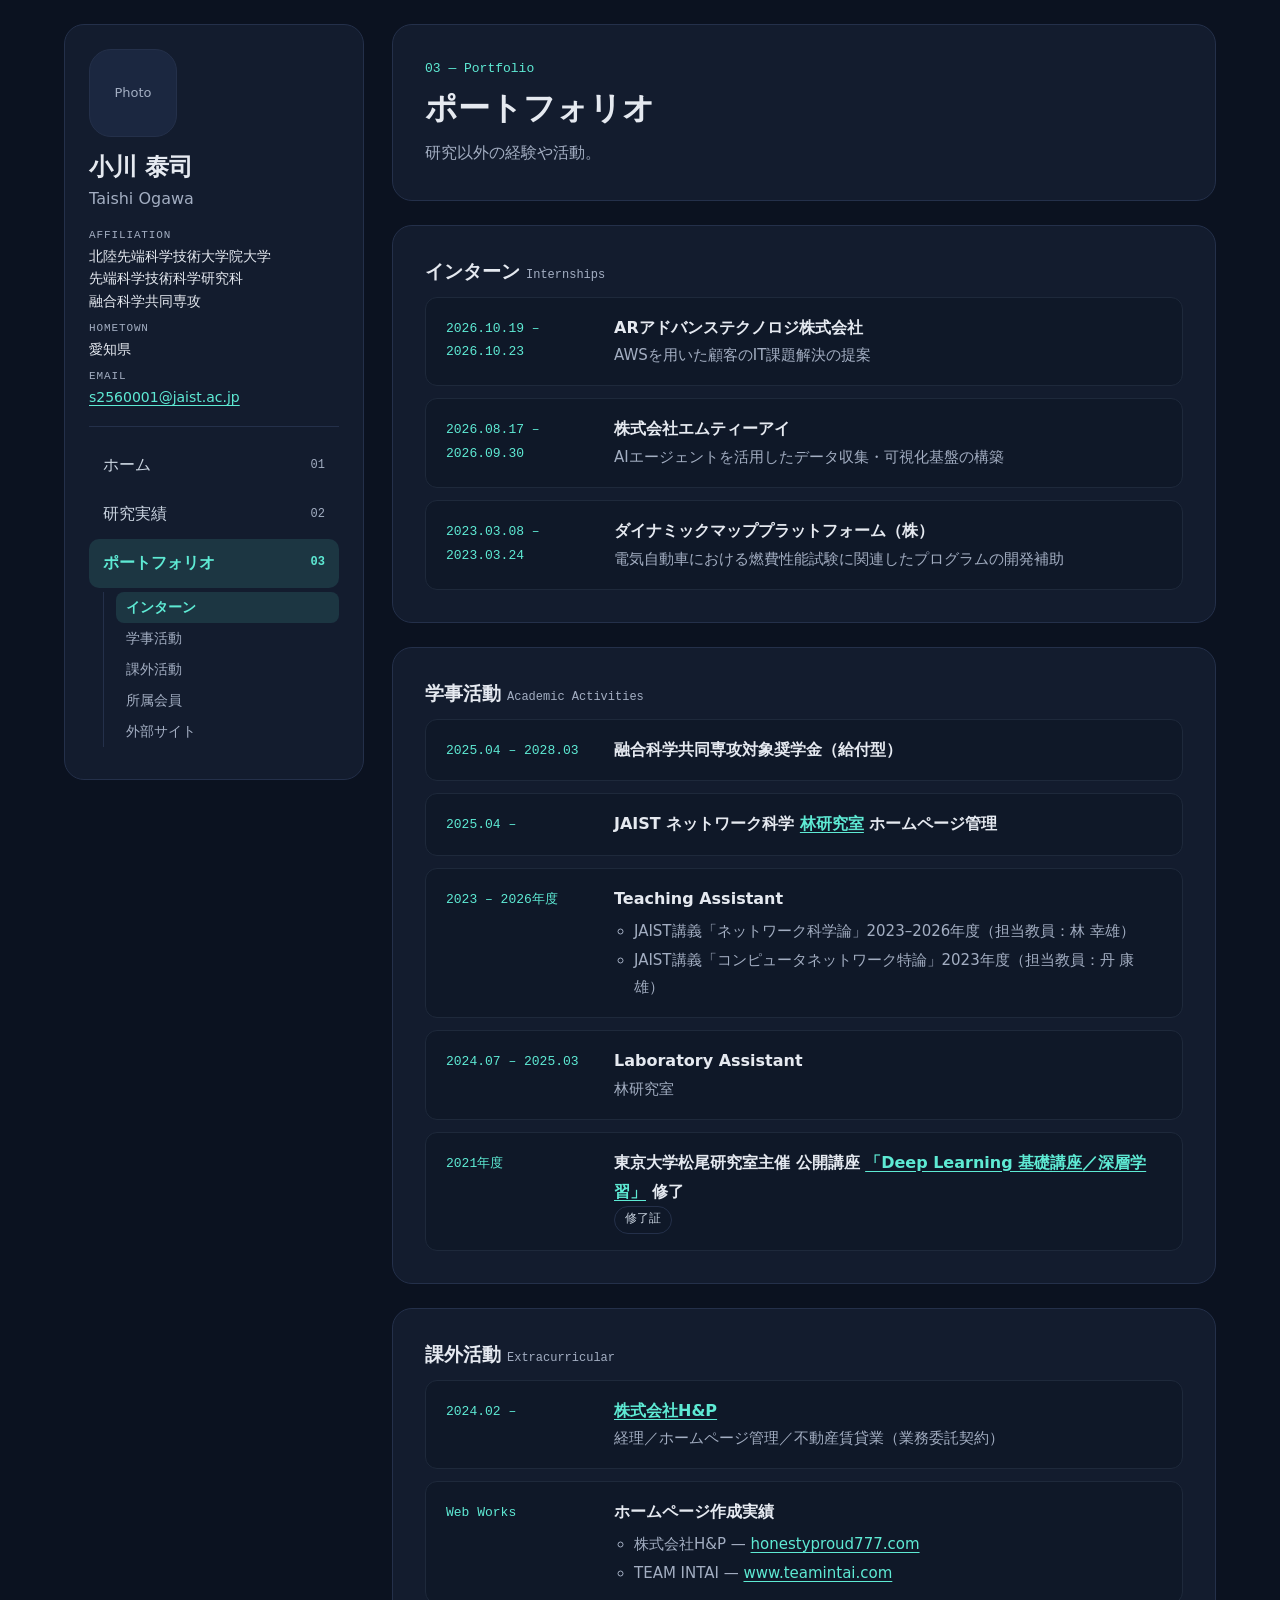
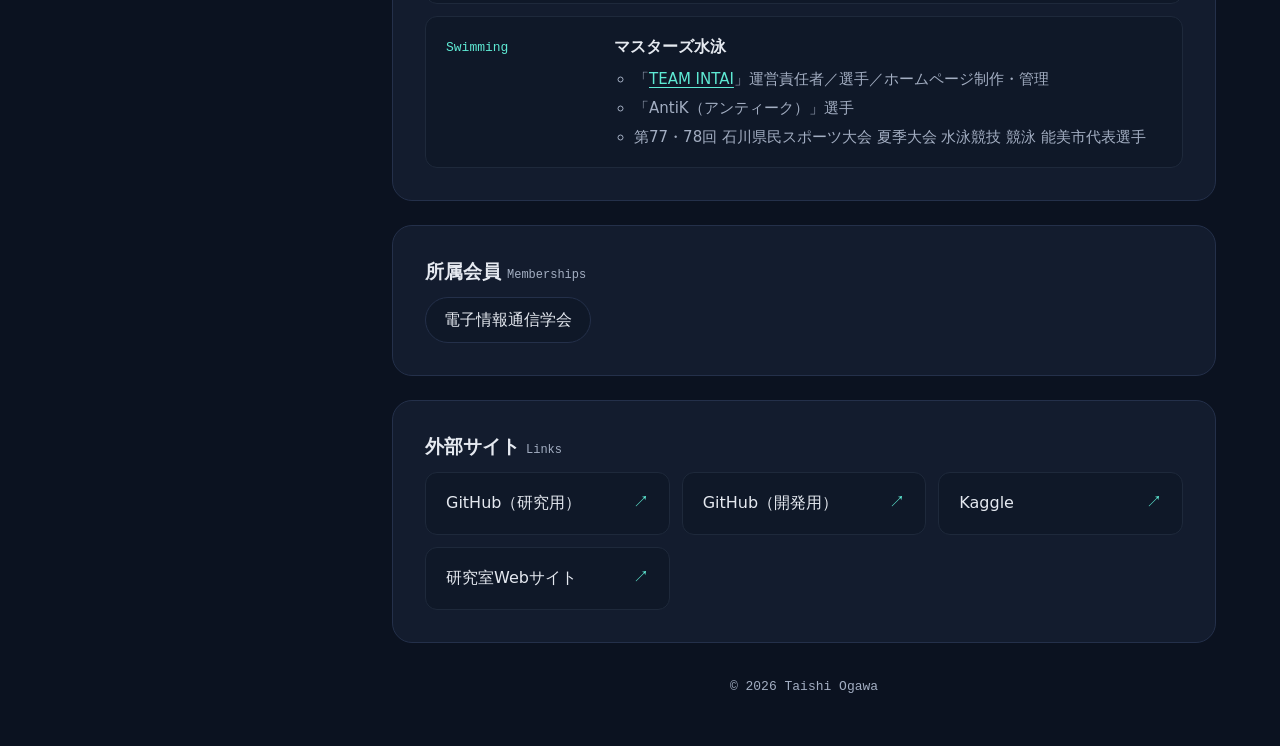
==== commit b2442f39: "Update portfolio.html" ====
--- a/portfolio.html
+++ b/portfolio.html
@@ -32,21 +32,21 @@
         <h2 class="sub-title">インターン<span class="en">Internships</span></h2>
         <ul class="timeline">
           <li>
-            <span class="period">[2026.10.19 – 2026.10.23]</span>
+            <span class="period">2026.10.19 – 2026.10.23</span>
             <div class="body">
               <p class="org">ARアドバンステクノロジ株式会社</p>
               <p class="desc">AWSを用いた顧客のIT課題解決の提案 </p>
             </div>
           </li>
           <li>
-            <span class="period">[2026.08.17 – 2026.09.30]</span>
+            <span class="period">2026.08.17 – 2026.09.30</span>
             <div class="body">
               <p class="org">株式会社エムティーアイ</p>
               <p class="desc">AIエージェントを活用したデータ収集・可視化基盤の構築 </p>
             </div>
           </li>
           <li>
-            <span class="period">[2023.03.08 – 2023.03.24]</span>
+            <span class="period">2023.03.08 – 2023.03.24</span>
             <div class="body">
               <p class="org">ダイナミックマッププラットフォーム（株）</p>
               <p class="desc">電気自動車における燃費性能試験に関連したプログラムの開発補助</p>
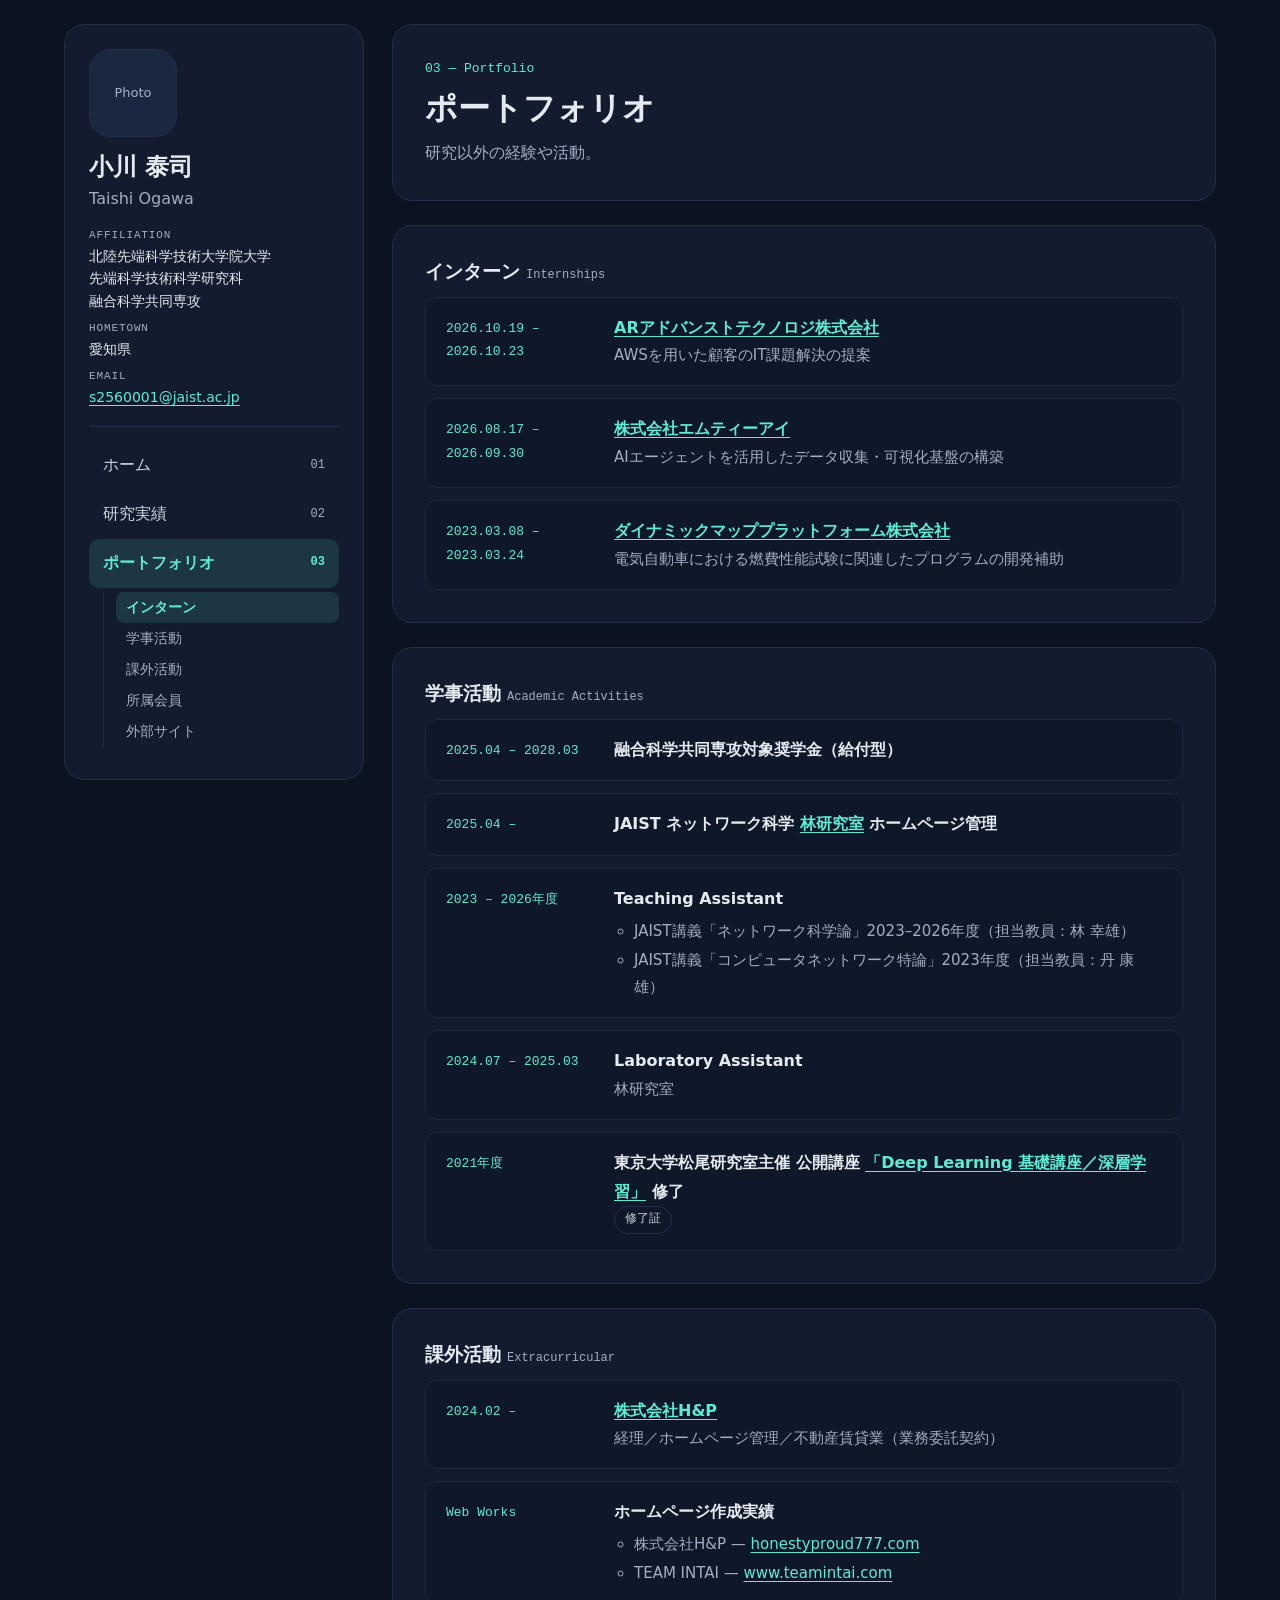
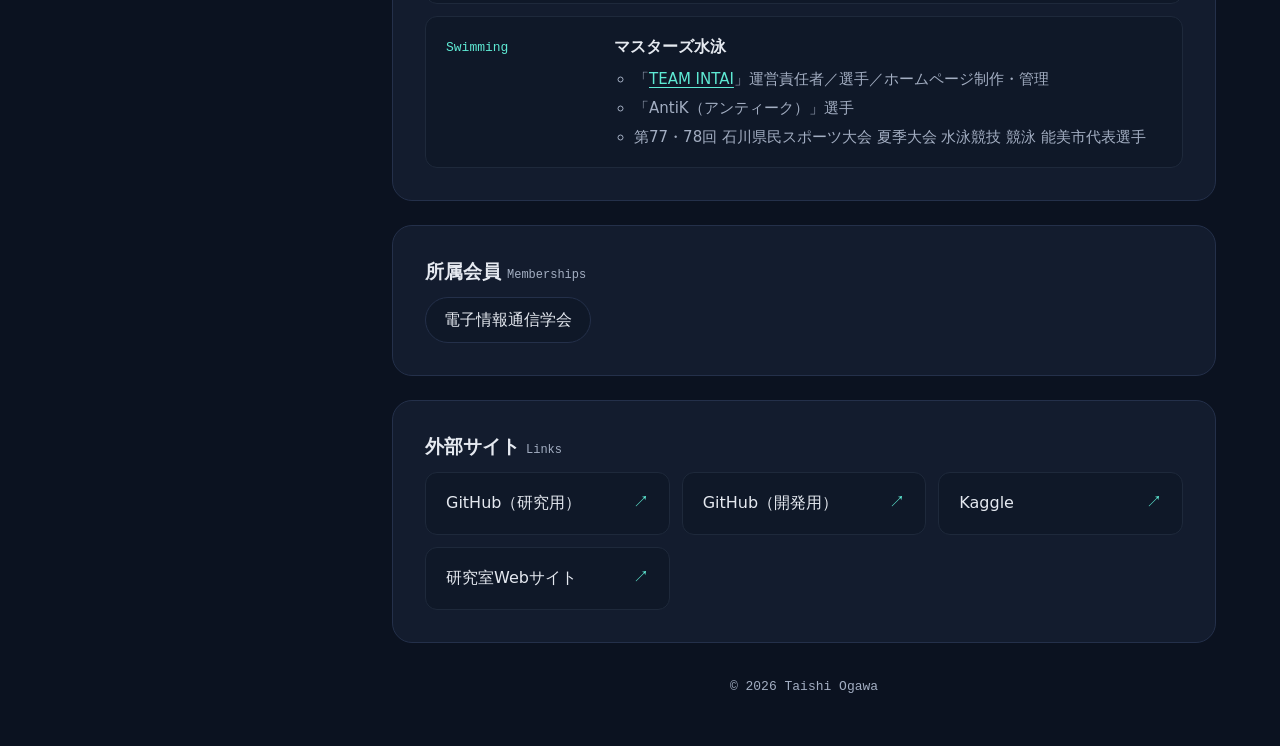
==== commit 95eafd62: "Update portfolio.html" ====
--- a/portfolio.html
+++ b/portfolio.html
@@ -34,21 +34,21 @@
           <li>
             <span class="period">2026.10.19 – 2026.10.23</span>
             <div class="body">
-              <p class="org">ARアドバンステクノロジ株式会社</p>
-              <p class="desc">AWSを用いた顧客のIT課題解決の提案 </p>
+              <p class="org"><a href="https://ari-jp.com/" target="_blank" rel="noopener">ARアドバンストテクノロジ株式会社</a></p>
+              <p class="desc">AWSを用いた顧客のIT課題解決の提案</p>
             </div>
           </li>
           <li>
             <span class="period">2026.08.17 – 2026.09.30</span>
             <div class="body">
-              <p class="org">株式会社エムティーアイ</p>
-              <p class="desc">AIエージェントを活用したデータ収集・可視化基盤の構築 </p>
+              <p class="org"><a href="https://www.mti.co.jp/" target="_blank" rel="noopener">株式会社エムティーアイ</a></p>
+              <p class="desc">AIエージェントを活用したデータ収集・可視化基盤の構築</p>
             </div>
           </li>
           <li>
             <span class="period">2023.03.08 – 2023.03.24</span>
             <div class="body">
-              <p class="org">ダイナミックマッププラットフォーム（株）</p>
+              <p class="org"><a href="https://www.dynamic-maps.co.jp/" target="_blank" rel="noopener">ダイナミックマッププラットフォーム株式会社</a></p>
               <p class="desc">電気自動車における燃費性能試験に関連したプログラムの開発補助</p>
             </div>
           </li>
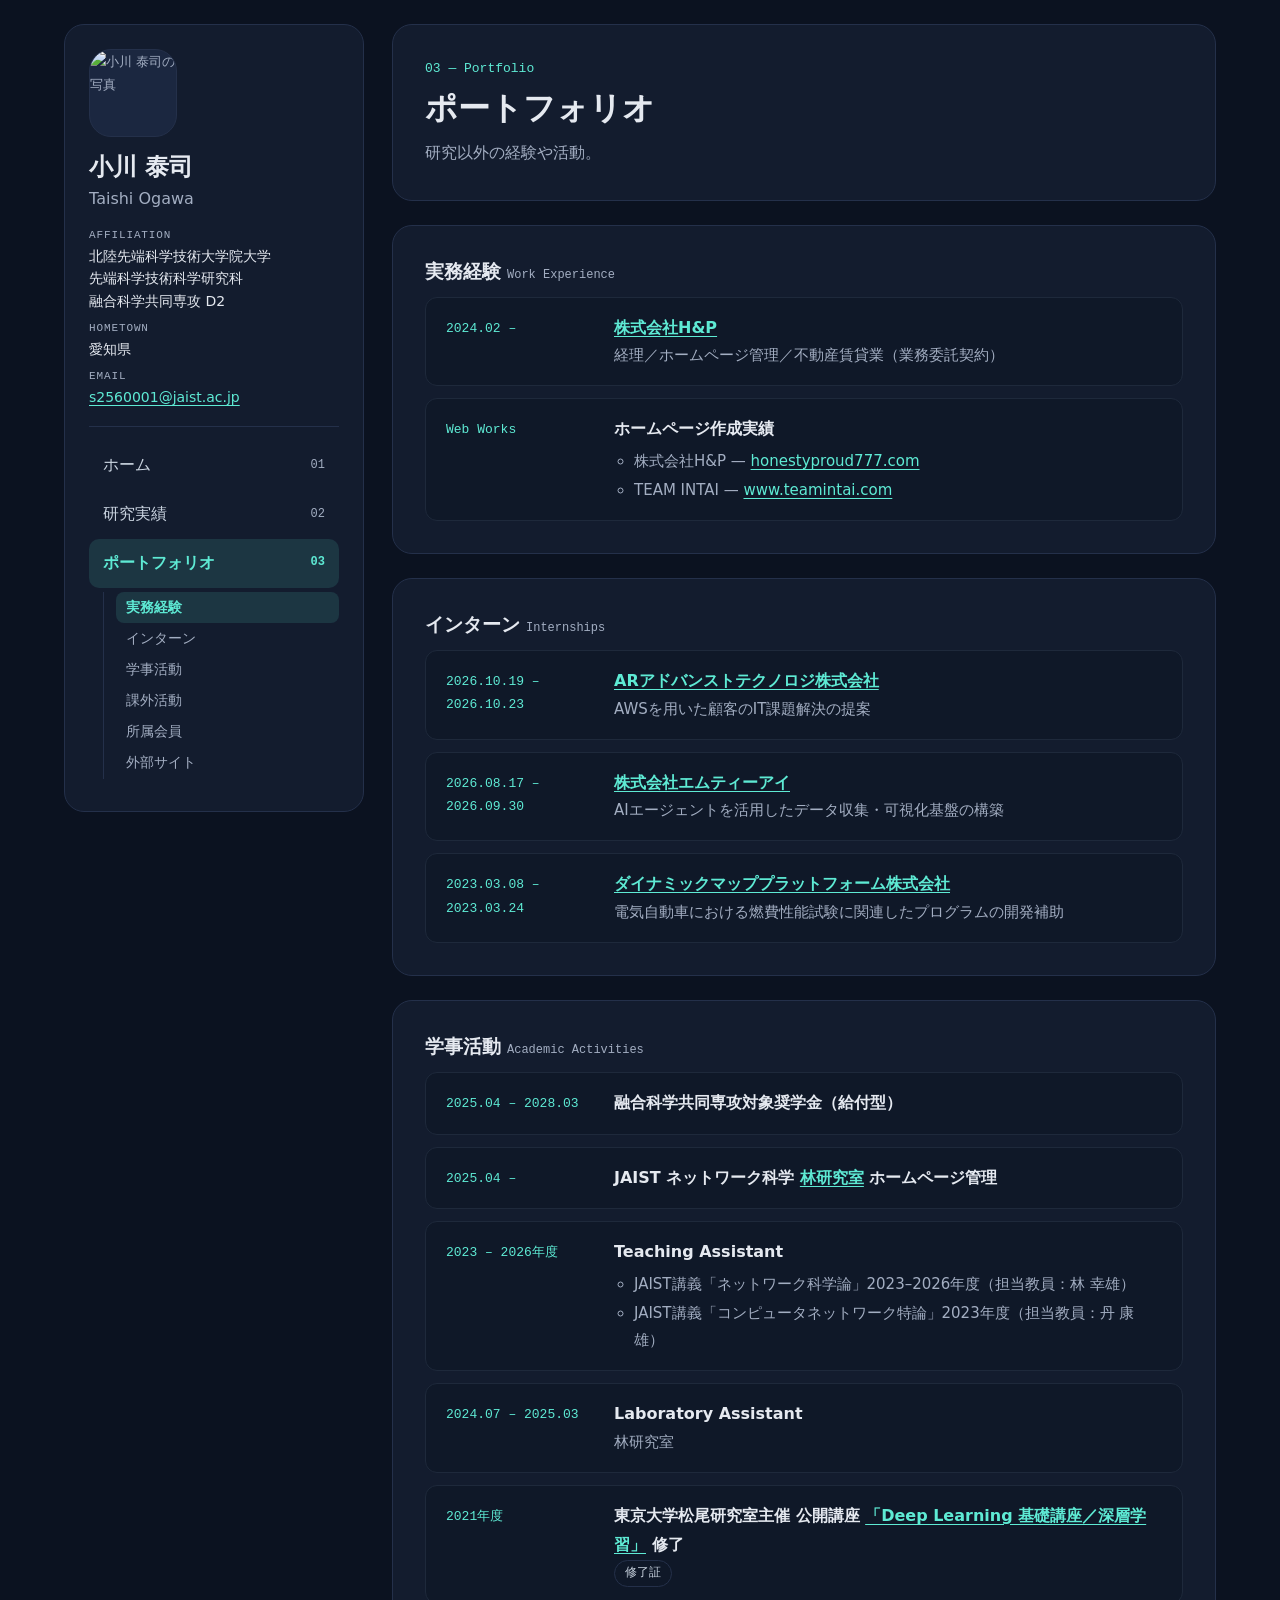
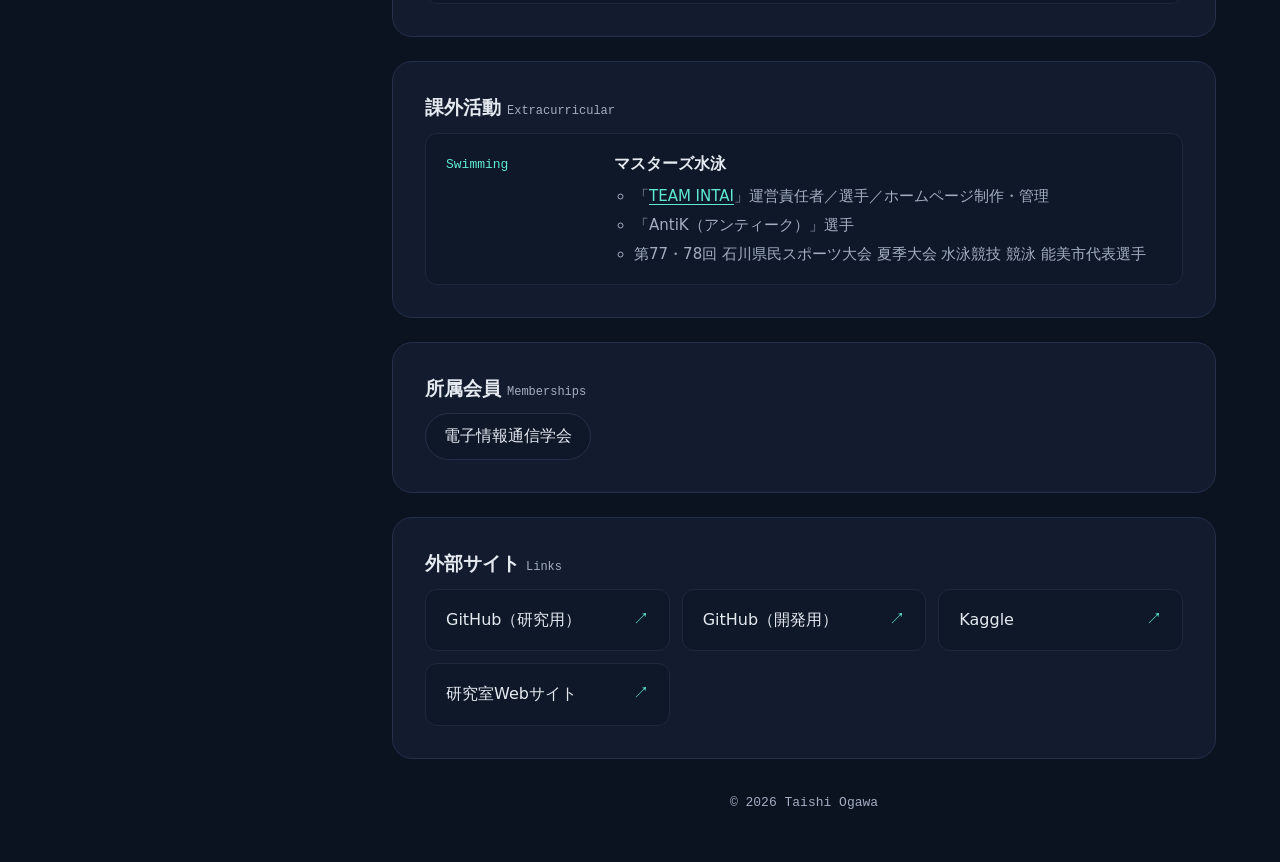
==== commit 9997ac77: "Update portfolio.html" ====
--- a/portfolio.html
+++ b/portfolio.html
@@ -25,6 +25,30 @@
         <p class="eyebrow">03 — Portfolio</p>
         <h2 class="page-title">ポートフォリオ</h2>
         <p class="lead">研究以外の経験や活動。</p>
+      </section>
+
+      <!-- ===== 実務経験 ===== -->
+      <section id="work" class="card" data-nav="実務経験">
+        <h2 class="sub-title">実務経験<span class="en">Work Experience</span></h2>
+        <ul class="timeline">
+          <li>
+            <span class="period">2024.02 –</span>
+            <div class="body">
+              <p class="org"><a href="https://honestyproud777.com/" target="_blank" rel="noopener">株式会社H&amp;P</a></p>
+              <p class="desc">経理／ホームページ管理／不動産賃貸業（業務委託契約）</p>
+            </div>
+          </li>
+          <li>
+            <span class="period">Web Works</span>
+            <div class="body">
+              <p class="org">ホームページ作成実績</p>
+              <ul class="plain-list desc">
+                <li>株式会社H&amp;P — <a href="https://honestyproud777.com" target="_blank" rel="noopener">honestyproud777.com</a></li>
+                <li>TEAM INTAI — <a href="https://www.teamintai.com" target="_blank" rel="noopener">www.teamintai.com</a></li>
+              </ul>
+            </div>
+          </li>
+        </ul>
       </section>
 
       <!-- ===== インターン ===== -->
@@ -103,23 +127,6 @@
         <h2 class="sub-title">課外活動<span class="en">Extracurricular</span></h2>
         <ul class="timeline">
           <li>
-            <span class="period">2024.02 –</span>
-            <div class="body">
-              <p class="org"><a href="https://honestyproud777.com/" target="_blank" rel="noopener">株式会社H&amp;P</a></p>
-              <p class="desc">経理／ホームページ管理／不動産賃貸業（業務委託契約）</p>
-            </div>
-          </li>
-          <li>
-            <span class="period">Web Works</span>
-            <div class="body">
-              <p class="org">ホームページ作成実績</p>
-              <ul class="plain-list desc">
-                <li>株式会社H&amp;P — <a href="https://honestyproud777.com" target="_blank" rel="noopener">honestyproud777.com</a></li>
-                <li>TEAM INTAI — <a href="https://www.teamintai.com" target="_blank" rel="noopener">www.teamintai.com</a></li>
-              </ul>
-            </div>
-          </li>
-          <li>
             <span class="period">Swimming</span>
             <div class="body">
               <p class="org">マスターズ水泳</p>
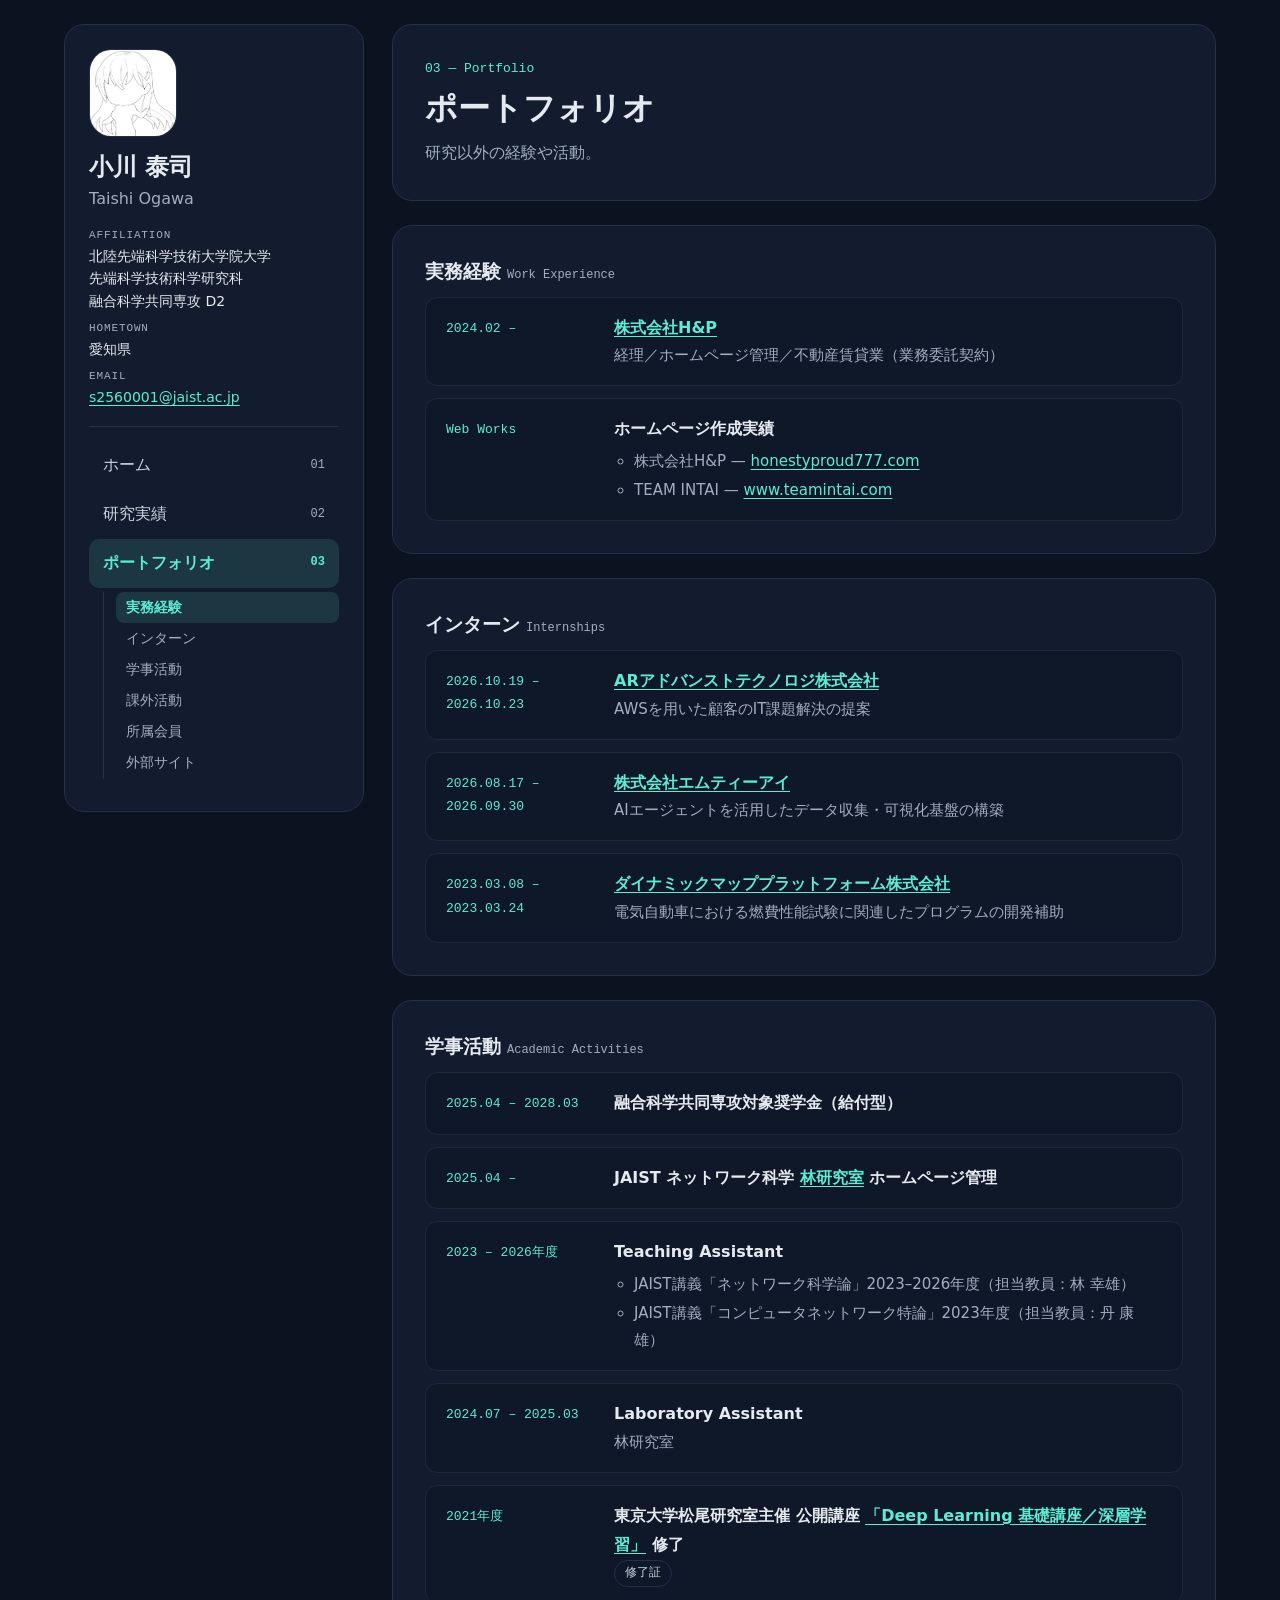
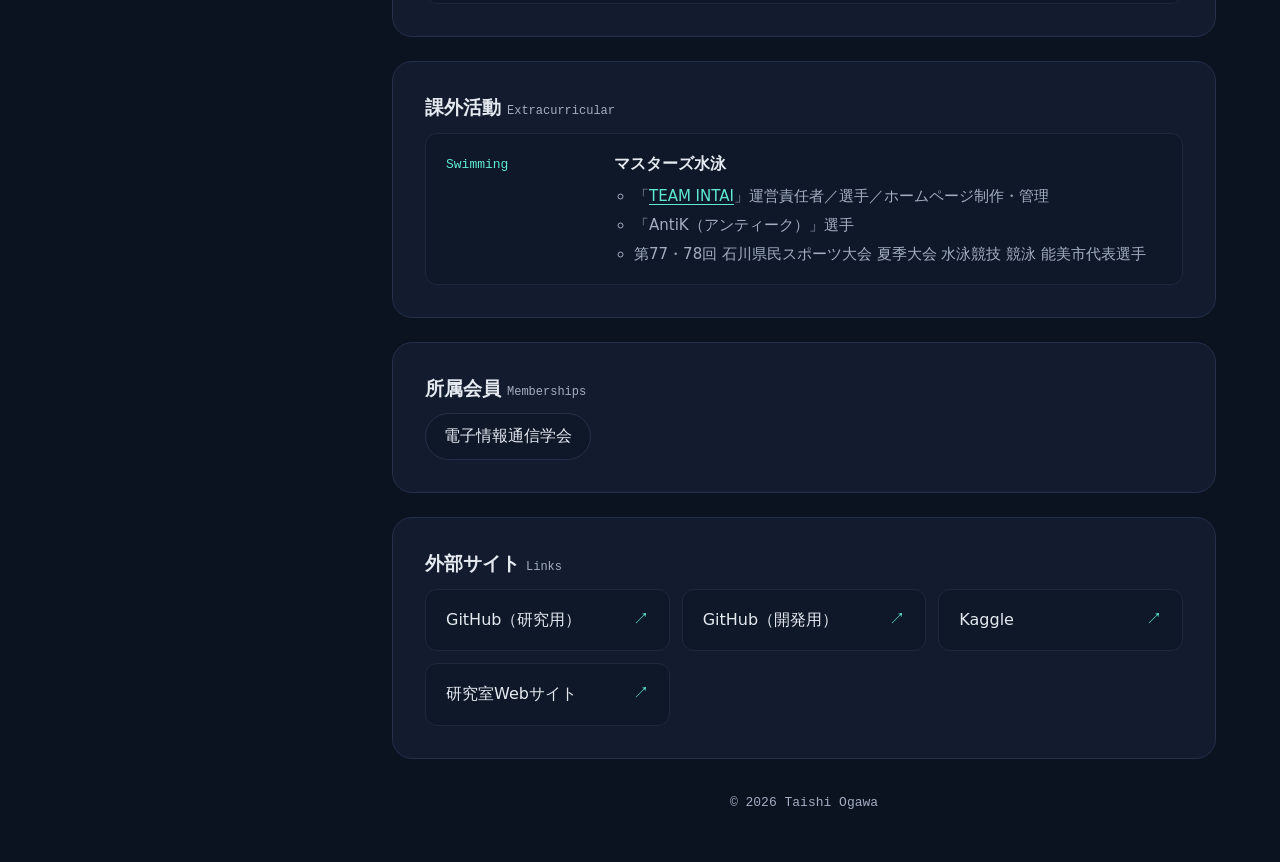
==== commit 0c05e390: "Update portfolio.html" ====
--- a/portfolio.html
+++ b/portfolio.html
@@ -3,8 +3,18 @@
 <head>
   <meta charset="utf-8">
   <meta name="viewport" content="width=device-width, initial-scale=1">
-  <title>[氏名] | ポートフォリオ</title>
-  <meta name="description" content="[氏名]のポートフォリオ（インターン、学事活動、課外活動、所属学会、外部サイト）">
+  <title>ポートフォリオ | 小川 泰司 (Taishi Ogawa)</title>
+  <meta name="description" content="小川泰司（Taishi Ogawa, JAIST）のポートフォリオ。実務経験、インターン、TA などの学事活動、課外活動、所属学会、外部リンクを掲載しています。">
+  <link rel="canonical" href="https://sayo-hina0320.github.io/portfolio.html">
+  <!-- SNSで共有したときの表示（OGP） -->
+  <meta property="og:type" content="website">
+  <meta property="og:site_name" content="小川 泰司 (Taishi Ogawa)">
+  <meta property="og:title" content="ポートフォリオ | 小川 泰司 (Taishi Ogawa)">
+  <meta property="og:description" content="小川泰司（Taishi Ogawa, JAIST）のポートフォリオ。実務経験、インターン、TA などの学事活動、課外活動、所属学会、外部リンクを掲載しています。">
+  <meta property="og:url" content="https://sayo-hina0320.github.io/portfolio.html">
+  <meta property="og:image" content="https://sayo-hina0320.github.io/assets/img/my_photo.jpg">
+  <meta property="og:locale" content="ja_JP">
+  <meta name="twitter:card" content="summary">
   <link rel="preconnect" href="https://fonts.googleapis.com">
   <link rel="preconnect" href="https://fonts.gstatic.com" crossorigin>
   <link href="https://fonts.googleapis.com/css2?family=Space+Grotesk:wght@400;500;700&family=JetBrains+Mono:wght@400;500&family=Noto+Sans+JP:wght@400;500;700&display=swap" rel="stylesheet">
